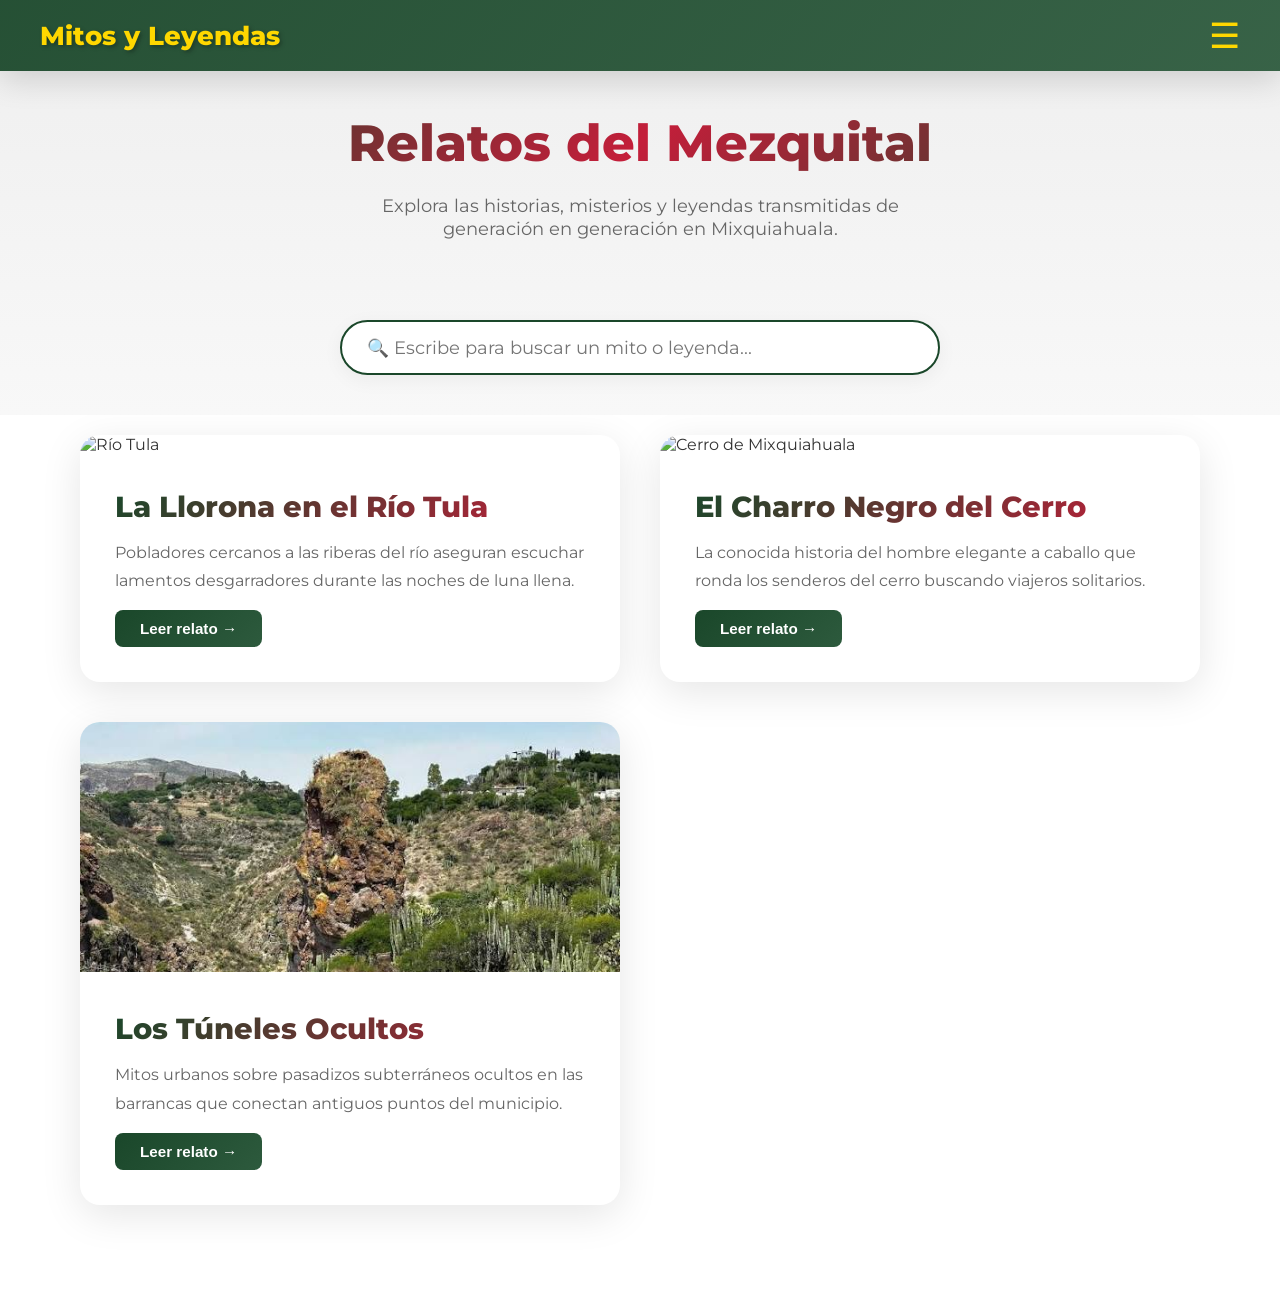
==== Mitos.html @ 5076d16d "Demas lugares" ====
<!DOCTYPE html>
<html lang="es">
<head>
    <meta charset="UTF-8">
    <meta name="viewport" content="width=device-width, initial-scale=1.0">
    <title>Mitos y Leyendas - Mixquiahuala</title>
    <link href="https://fonts.googleapis.com/css2?family=Montserrat:wght@400;600;700;800&family=Lora:wght@400;600&display=swap" rel="stylesheet">
    <link rel="stylesheet" href="style/style.css">
    <style>
        /* ─────────────────────────────────────────────────────────
           ESTILOS ESPECÍFICOS PARA LA PÁGINA DE MITOS
        ─────────────────────────────────────────────────────────── */
        .search-section {
            background: linear-gradient(180deg, #f0f0f0 0%, #f8f8f8 100%);
            padding: 40px 20px;
            text-align: center;
        }

        .search-container {
            max-width: 600px;
            margin: 0 auto;
            position: relative;
        }

        .search-input {
            width: 100%;
            padding: 15px 25px;
            font-size: 1.1em;
            font-family: 'Montserrat', sans-serif;
            border: 2px solid #1a472a;
            border-radius: 30px;
            outline: none;
            box-shadow: 0 5px 20px rgba(0,0,0,0.05);
            transition: all 0.3s ease;
        }

        .search-input:focus {
            box-shadow: 0 5px 25px rgba(26, 71, 42, 0.2);
            border-color: #ffd700;
        }

        /* Modales Especiales: Imagen Izquierda, Texto Derecha scrolleable */
        .modal-myth-content {
            background-color: white;
            margin: 50px auto;
            padding: 0;
            border-radius: 20px;
            width: 90%;
            max-width: 1100px;
            display: grid;
            grid-template-columns: 1.2fr 1.8fr; /* Imagen Izquierda (más estrecha), Texto Derecha */
            box-shadow: 0 30px 80px rgba(0,0,0,0.3);
            animation: slideInModal 0.5s cubic-bezier(0.34, 1.56, 0.64, 1);
            overflow: hidden;
        }

        .modal-myth-image {
            width: 100%;
            height: 100%;
            min-height: 450px;
            position: relative;
        }

        .modal-myth-image img {
            width: 100%;
            height: 100%;
            object-fit: cover;
        }

        .modal-myth-body {
            padding: 45px;
            position: relative;
            display: flex;
            flex-direction: column;
            justify-content: space-between;
        }

        .modal-myth-text-container {
            overflow-y: auto;
            max-height: 320px; /* Controla la altura del scroll interno */
            padding-right: 15px;
            margin-bottom: 20px;
        }

        /* Estilo personalizado para la barra de scroll */
        .modal-myth-text-container::-webkit-scrollbar {
            width: 6px;
        }
        .modal-myth-text-container::-webkit-scrollbar-track {
            background: #f1f1f1;
            border-radius: 10px;
        }
        .modal-myth-text-container::-webkit-scrollbar-thumb {
            background: #1a472a;
            border-radius: 10px;
        }

        .myth-text {
            font-family: 'Lora', serif;
            color: #444;
            line-height: 1.9;
            font-size: 1.05em;
            white-space: pre-line; /* Mantiene saltos de línea estéticos */
        }

        /* No encontrar resultados */
        .no-results {
            display: none;
            text-align: center;
            font-size: 1.3em;
            color: #666;
            margin: 40px 0;
            font-weight: 600;
        }

        @media (max-width: 768px) {
            .modal-myth-content {
                grid-template-columns: 1fr;
                margin: 20px auto;
            }
            .modal-myth-image {
                min-height: 250px;
                height: 250px;
            }
            .modal-myth-text-container {
                max-height: none; /* En móviles fluye de forma natural */
                overflow-y: visible;
            }
        }
    </style>
</head>
<body>

    <nav>
        <div class="nav-brand">Mitos y Leyendas</div>
        
        <button class="menu-toggle" id="menuToggle">☰</button>

        <ul class="nav-links" id="navLinks">
            <li><a href="index.html">🏡 Home Principal</a></li>
            <li><a href="index.html#lugares">Lugares emblemáticos</a></li>
            <li><a href="index.html#Tradiciones">Tradiciones de la comunidad</a></li>
            <li><a href="index.html#testimonios">Personajes emblemáticos</a></li>
        </ul>
    </nav>

    <section class="search-section">
        <div class="container">
            <h2 class="section-title">Relatos del Mezquital</h2>
            <p class="section-subtitle">Explora las historias, misterios y leyendas transmitidas de generación en generación en Mixquiahuala.</p>
            <div class="search-container">
                <input type="text" id="mythSearch" class="search-input" placeholder="🔍 Escribe para buscar un mito o leyenda...">
            </div>
        </div>
    </section>

    <section id="mitos" class="container" style="padding-top: 20px;">
        <div class="no-results" id="noResults">No se encontraron mitos o leyendas que coincidan con tu búsqueda.</div>
        
        <div class="places-grid">
            
            <div class="place-card myth-card" data-title="la llorona rio tula leyendas">
                <div class="place-image-container">
                    <img src="./Imagenes/RioTula.jpg" alt="Río Tula" class="place-card-img" style="width:100%; height:250px; object-fit:cover;">
                </div>
                <div class="place-info">
                    <div class="place-name">La Llorona en el Río Tula</div>
                    <p class="place-desc">Pobladores cercanos a las riberas del río aseguran escuchar lamentos desgarradores durante las noches de luna llena.</p>
                    <button class="btn-ver-mas" onclick="openModal('mythModal1')">Leer relato →</button>
                </div>
            </div>

            <div class="place-card myth-card" data-title="el charro negro cerro mitos">
                <div class="place-image-container">
                    <img src="./Imagenes/CERRO.jpg" alt="Cerro de Mixquiahuala" class="place-card-img" style="width:100%; height:250px; object-fit:cover;">
                </div>
                <div class="place-info">
                    <div class="place-name">El Charro Negro del Cerro</div>
                    <p class="place-desc">La conocida historia del hombre elegante a caballo que ronda los senderos del cerro buscando viajeros solitarios.</p>
                    <button class="btn-ver-mas" onclick="openModal('mythModal2')">Leer relato →</button>
                </div>
            </div>

            <div class="place-card myth-card" data-title="los tuneles secretos casa narco misterio">
                <div class="place-image-container">
                    <img src="ImagenesLugares/CasaNarco_1.jpg" alt="Casa Abandonada" class="place-card-img" style="width:100%; height:250px; object-fit:cover;">
                </div>
                <div class="place-info">
                    <div class="place-name">Los Túneles Ocultos</div>
                    <p class="place-desc">Mitos urbanos sobre pasadizos subterráneos ocultos en las barrancas que conectan antiguos puntos del municipio.</p>
                    <button class="btn-ver-mas" onclick="openModal('mythModal3')">Leer relato →</button>
                </div>
            </div>

        </div>
    </section>

    <div id="mythModal1" class="modal">
        <div class="modal-myth-content">
            <div class="modal-myth-image">
                <img src="./Imagenes/RioTula.jpg" alt="Río Tula">
            </div>
            <div class="modal-myth-body">
                <span class="close" onclick="closeModal('mythModal1')">×</span>
                <div>
                    <div class="modal-header">
                        <div class="modal-icon" style="color:white;">💧</div>
                        <h2 class="modal-title">La Llorona en el Río Tula</h2>
                    </div>
                    <div class="modal-divider"></div>
                    <div class="modal-myth-text-container">
                        <p class="myth-text">
                            Desde tiempos inmemoriales, los sabinos y ahuehuetes milenarios que custodian el cauce del Río Tula han sido testigos de apariciones nocturnas misteriosas. Los lugareños más ancianos relatan que, entre las doce y las tres de la madrugada, una espesa e inusual niebla emerge de las aguas templadas del río.

                            Es en ese instante cuando el viento arrastra un eco helado que eriza la piel de los pescadores y vecinos de la ribera. Un lamento prolongado y desgarrador que parece buscar algo entre las corrientes de agua. 
                            
                            Dice la leyenda de nuestra comunidad que se trata de un alma en pena que recorre las orillas desde la época colonial, perdiéndose entre los matorrales y las rocas de las barrancas antes de que los primeros rayos del sol toquen el Valle del Mezquital. Los arrieros evitaban cruzar los puentes viejos a esas horas para no toparse con la silueta pálida y flotante que viste de blanco níveo.
                        </p>
                    </div>
                </div>
                <div class="modal-buttons">
                    <button class="modal-button btn-close-modal" onclick="closeModal('mythModal1')">Cerrar Relato</button>
                </div>
            </div>
        </div>
    </div>

    <div id="mythModal2" class="modal">
        <div class="modal-myth-content">
            <div class="modal-myth-image">
                <img src="./Imagenes/CERRO.jpg" alt="Cerro">
            </div>
            <div class="modal-myth-body">
                <span class="close" onclick="closeModal('mythModal2')">×</span>
                <div>
                    <div class="modal-header">
                        <div class="modal-icon" style="color:white;">🐎</div>
                        <h2 class="modal-title">El Charro Negro del Cerro</h2>
                    </div>
                    <div class="modal-divider"></div>
                    <div class="modal-myth-text-container">
                        <p class="myth-text">
                            El imponente Cerro de Mixquiahuala resguarda secretos que desafían la lógica. Quienes acostumbran ascender por sus veredas áridas al caer la tarde, cuentan la historia de un imponente caballo negro cuyos ojos brillan como brasas encendidas. 

                            Montando a la bestia se encuentra un hombre de postura impecable, vestido con un elegante traje de charro con botonadura de plata que resplandece bajo la luz de la luna.
                            
                            A diferencia de los mitos comunes, los campesinos de la región afirman que este ser no busca hacer daño inmediato; se aparece ante los caminantes solitarios ofreciendo bolsas llenas de monedas de oro antiguo a cambio de que le acompañen hacia el fondo de las grutas y profundidades de la barranca. 

                            Quienes conocen la advertencia de sus abuelos saben que aceptar cualquier obsequio del Charro Negro sella un pacto del cual es imposible escapar, por lo que el consejo de los locales es simplemente persignarse, desviar la mirada y continuar el paso firmemente sin mirar atrás, oyendo el tintineo metálico de sus espuelas perderse entre las biznagas.
                        </p>
                    </div>
                </div>
                <div class="modal-buttons">
                    <button class="modal-button btn-close-modal" onclick="closeModal('mythModal2')">Cerrar Relato</button>
                </div>
            </div>
        </div>
    </div>

    <div id="mythModal3" class="modal">
        <div class="modal-myth-content">
            <div class="modal-myth-image">
                <img src="ImagenesLugares/CasaNarco_1.jpg" alt="Casa Abandonada">
            </div>
            <div class="modal-myth-body">
                <span class="close" onclick="closeModal('mythModal3')">×</span>
                <div>
                    <div class="modal-header">
                        <div class="modal-icon" style="color:white;">👁️</div>
                        <h2 class="modal-title">Los Túneles Ocultos</h2>
                    </div>
                    <div class="modal-divider"></div>
                    <div class="modal-myth-text-container">
                        <p class="myth-text">
                            A los bordes del municipio, donde la roca se fractura y la vegetación de la barranca se vuelve más densa, se erige un mito moderno que obsesiona a los exploradores urbanos: la existencia de pasadizos secretos y túneles subterráneos debajo de la famosa e imponente edificación abandonada en obra gris cerca de Tunititlán.

                            Los rumores locales sugieren que estas grutas no son formaciones naturales cotidianas, sino ramificaciones meticulosamente excavadas que cruzan por debajo del lecho del Río Tula.
                            
                            La conseja popular afirma que estos túneles sirvieron como rutas de escape y escondite de tesoros ilícitos o reliquias valiosas durante las últimas décadas del siglo pasado. Los pastores de la zona cuentan que por las noches se perciben corrientes de aire frío inusuales provenientes de respiraderos ocultos entre las piedras del monte, acompañados por ruidos mecánicos extraños. El mito permanece vigente debido a lo peligroso y resbaladizo del terreno, manteniendo el misterio intacto lejos del alcance de los curiosos cotidianos.
                        </p>
                    </div>
                </div>
                <div class="modal-buttons">
                    <button class="modal-button btn-close-modal" onclick="closeModal('mythModal3')">Cerrar Relato</button>
                </div>
            </div>
        </div>
    </div>

    <script src="js/script.js"></script>
    <script>
        // ─────────────────────────────────────────────────────────
        // LÓGICA FILTRADORA DE LA BARRA DE BÚSQUEDA
        // ─────────────────────────────────────────────────────────
        document.getElementById('mythSearch').addEventListener('input', function(e) {
            const searchTerm = e.target.value.toLowerCase().trim();
            const cards = document.querySelectorAll('.myth-card');
            const noResults = document.getElementById('noResults');
            let hasResults = false;

            cards.forEach(card => {
                const searchKey = card.getAttribute('data-title');
                // Si contiene los términos clave de búsqueda, se muestra
                if (searchKey.includes(searchTerm)) {
                    card.style.display = 'block';
                    hasResults = true;
                } else {
                    card.style.display = 'none';
                }
            });

            // Mostrar el mensaje si no hay ninguna coincidencia
            if (hasResults) {
                noResults.style.display = 'none';
            } else {
                noResults.style.display = 'block';
            }
        });
    </script>
</body>
</html>
---- style/style.css ----
* {
    margin: 0;
    padding: 0;
    box-sizing: border-box;
}

body {
    font-family: 'Montserrat', sans-serif;
    color: #333;
    background: #fff;
    overflow-x: hidden;
}

/* ─────────────────────────────────────────────────────────
   ANIMACIONES
─────────────────────────────────────────────────────────── */
@keyframes float-smooth {
    0%, 100% { transform: translateY(0px) rotate(0deg); }
    50% { transform: translateY(-20px) rotate(1deg); }
}

@keyframes glow-pulse {
    0%, 100% { box-shadow: 0 0 20px rgba(196, 30, 58, 0.3); }
    50% { box-shadow: 0 0 40px rgba(196, 30, 58, 0.6); }
}

@keyframes slide-in-left {
    from { opacity: 0; transform: translateX(-100px); }
    to { opacity: 1; transform: translateX(0); }
}

@keyframes slide-in-right {
    from { opacity: 0; transform: translateX(100px); }
    to { opacity: 1; transform: translateX(0); }
}

@keyframes fade-in-up {
    from { opacity: 0; transform: translateY(50px); }
    to { opacity: 1; transform: translateY(0); }
}

@keyframes gradient-shift {
    0% { background-position: 0% 50%; }
    50% { background-position: 100% 50%; }
    100% { background-position: 0% 50%; }
}

@keyframes shimmer {
    0% { background-position: -1000px 0; }
    100% { background-position: 1000px 0; }
}

@keyframes pulse {
    0%, 100% { opacity: 0.5; }
    50% { opacity: 1; }
}

/* ─────────────────────────────────────────────────────────
   NAVEGACIÓN
─────────────────────────────────────────────────────────── */
/* ─────────────────────────────────────────────────────────
   NAVEGACIÓN GENERAL (Siempre con menú desplegable)
─────────────────────────────────────────────────────────── */
nav {
    background: linear-gradient(135deg, rgba(26, 71, 42, 0.95) 0%, rgba(45, 90, 61, 0.95) 100%);
    padding: 15px 40px;
    display: flex;
    justify-content: space-between;
    align-items: center;
    box-shadow: 0 8px 32px rgba(0,0,0,0.15);
    position: sticky;
    top: 0;
    z-index: 100;
    backdrop-filter: blur(10px);
}

.nav-brand {
    font-size: 1.6em;
    font-weight: 800;
    color: #ffd700;
    animation: slide-in-left 0.8s ease;
    text-shadow: 2px 2px 4px rgba(0,0,0,0.3);
}

/* EL BOTÓN: Ahora siempre está visible (display: block) */
.menu-toggle {
    display: block; 
    background: none;
    border: none;
    color: #ffd700;
    font-size: 2.2em;
    cursor: pointer;
    transition: transform 0.3s ease;
    z-index: 102;
}

.menu-toggle:hover {
    transform: scale(1.1);
}

/* LA LISTA DE ENLACES: Siempre oculta por defecto y en formato vertical */
.nav-links {
    display: none; 
    flex-direction: column;
    gap: 20px;
    position: absolute;
    top: 100%; 
    right: 0; /* Se alinea a la derecha */
    width: 300px; /* Ancho fijo para que no ocupe toda la pantalla en PC */
    background: linear-gradient(135deg, rgba(26, 71, 42, 0.98) 0%, rgba(45, 90, 61, 0.98) 100%);
    padding: 30px 25px;
    box-shadow: -5px 15px 30px rgba(0,0,0,0.2);
    text-align: center;
    border-radius: 0 0 0 15px; /* Bordes redondeados estéticos */
}

.nav-links a {
    text-decoration: none;
    color: white;
    font-weight: 600;
    font-size: 1.1em;
    display: block;
    padding: 10px 0;
    transition: all 0.3s;
}

.nav-links a:hover {
    color: #ffd700;
    transform: translateX(-5px);
}

/* CLASE ACTIVA: Se activa con tu JavaScript al dar clic */
.nav-links.active {
    display: flex;
    animation: fade-in-up 0.3s ease forwards;
}

/* Modificación para pantallas pequeñas (Ajuste de ancho) */
@media (max-width: 768px) {
    nav {
        padding: 12px 20px;
    }
    .nav-links {
        width: 100%; /* En celulares sí ocupa todo el ancho */
        border-radius: 0;
    }
}
/* ─────────────────────────────────────────────────────────
   HERO SECTION (CORREGIDO Y OPTIMIZADO)
─────────────────────────────────────────────────────────── */
/* ─────────────────────────────────────────────────────────
   CARRUSEL HERO
─────────────────────────────────────────────────────────── */
.hero-carousel {
    position: relative;
    width: 100%;
    height: 85vh; /* Altura perfecta para que se vea la siguiente sección abajo */
    background-color: #000;
    overflow: hidden;
}

.carousel-container {
    position: relative;
    width: 100%;
    height: 100%;
}

.carousel-slide {
    position: absolute;
    top: 0;
    left: 0;
    width: 100%;
    height: 100%;
    opacity: 0;
    transition: opacity 0.8s ease-in-out;
    cursor: pointer;
    display: flex;
    align-items: center;
    justify-content: center;
}

.carousel-slide.active {
    opacity: 1;
    z-index: 1;
}

.carousel-slide img {
    width: 100%;
    height: 100%;
    object-fit: cover;
    filter: brightness(60%); /* Oscurece un poco la imagen para que resalte el texto */
    transition: transform 0.5s ease;
}

.carousel-slide:hover img {
    transform: scale(1.03); /* Efecto sutil de zoom al pasar el mouse */
}

/* Textos sobre el Carrusel */
.carousel-caption {
    position: absolute;
    text-align: center;
    color: white;
    z-index: 2;
    padding: 0 20px;
    max-width: 900px;
}

.carousel-caption h1 {
    font-size: 4em;
    font-weight: 800;
    margin-bottom: 15px;
    text-shadow: 3px 3px 10px rgba(0,0,0,0.7);
    animation: slide-in-left 0.8s ease;
}

.carousel-caption p {
    font-size: 1.5em;
    color: #ffd700;
    font-family: 'Lora', serif;
    text-shadow: 2px 2px 5px rgba(0,0,0,0.6);
    animation: fade-in-up 1s ease;
}

/* Botones de Flechas */
.carousel-arrow {
    position: absolute;
    top: 50%;
    transform: translateY(-50%);
    background-color: rgba(0, 0, 0, 0.4);
    color: white;
    border: none;
    font-size: 2em;
    padding: 15px 20px;
    cursor: pointer;
    z-index: 3;
    border-radius: 10px;
    transition: all 0.3s ease;
}

.carousel-arrow:hover {
    background-color: #c41e3a;
    transform: translateY(-50%) scale(1.1);
}

.prev { left: 30px; }
.next { right: 30px; }

/* Indicadores de bolitas (Dots) */
.carousel-dots {
    position: absolute;
    bottom: 30px;
    left: 50%;
    transform: translateX(-50%);
    z-index: 3;
    display: flex;
    gap: 10px;
}

.dot {
    width: 12px;
    height: 12px;
    background-color: rgba(255, 255, 255, 0.4);
    border-radius: 50%;
    cursor: pointer;
    transition: all 0.3s ease;
}

.dot.active {
    background-color: #ffd700;
    transform: scale(1.2);
}

/* ─────────────────────────────────────────────────────────
   VENTANA EMERGENTE (MODAL DE IMAGEN)
─────────────────────────────────────────────────────────── */
.img-modal {
    display: none;
    position: fixed;
    z-index: 2000; /* Por encima de todo, incluso del menú */
    left: 0;
    top: 0;
    width: 100%;
    height: 100%;
    background-color: rgba(0, 0, 0, 0.85);
    backdrop-filter: blur(5px);
    justify-content: center;
    align-items: center;
}

.img-modal-content {
    background-color: #1a472a; /* Fondo verde a juego con tu paleta */
    padding: 15px;
    border-radius: 15px;
    max-width: 85%;
    max-height: 85vh;
    box-shadow: 0 20px 50px rgba(0,0,0,0.5);
    display: flex;
    flex-direction: column;
    align-items: center;
    animation: slideInModal 0.4s cubic-bezier(0.34, 1.56, 0.64, 1);
}

.img-modal-content img {
    max-width: 100%;
    max-height: 65vh;
    object-fit: contain;
    border-radius: 8px;
    border: 2px solid rgba(255, 215, 0, 0.3);
}

.img-modal-buttons {
    display: flex;
    gap: 20px;
    margin-top: 20px;
    width: 100%;
    justify-content: center;
}

.btn-modal-action {
    padding: 12px 35px;
    font-size: 1em;
    font-weight: 700;
    border-radius: 8px;
    border: none;
    cursor: pointer;
    text-decoration: none;
    transition: all 0.3s ease;
}

.btn-location {
    background-color: #ffd700;
    color: #1a472a;
}

.btn-location:hover {
    background-color: #fff;
    transform: translateY(-3px);
    box-shadow: 0 5px 15px rgba(255,215,0,0.3);
}

.btn-close-img {
    background-color: #c41e3a;
    color: white;
}

.btn-close-img:hover {
    background-color: #ff1744;
    transform: translateY(-3px);
    box-shadow: 0 5px 15px rgba(196,30,58,0.3);
}

/* Responsivo para el carrusel */
@media (max-width: 768px) {
    .hero-carousel { height: 60vh; }
    .carousel-caption h1 { font-size: 2.2em; }
    .carousel-caption p { font-size: 1.1em; }
    .carousel-arrow { padding: 10px 15px; font-size: 1.5em; }
    .prev { left: 10px; }
    .next { right: 10px; }
    .btn-modal-action { padding: 10px 20px; width: 100%; text-align: center; }
    .img-modal-buttons { flex-direction: column; gap: 10px; }
}
/* ─────────────────────────────────────────────────────────
   SECCIONES GENERALES Y CONTENEDORES
─────────────────────────────────────────────────────────── */
section {
    padding: 100px 40px;
    position: relative;
    overflow: hidden;
}

.container {
    max-width: 1200px;
    margin: 0 auto;
}

.section-title {
    font-size: 3.2em;
    font-weight: 800;
    margin-bottom: 20px;
    text-align: center;
    background: linear-gradient(135deg, #1a472a 0%, #c41e3a 50%, #1a472a 100%);
    -webkit-background-clip: text;
    -webkit-text-fill-color: transparent;
    background-clip: text;
    animation: fade-in-up 0.8s ease;
}

.section-subtitle {
    text-align: center;
    color: #666;
    margin-bottom: 80px;
    font-size: 1.15em;
    max-width: 600px;
    margin-left: auto;
    margin-right: auto;
    animation: fade-in-up 0.8s ease 0.2s backwards;
}

/* ─────────────────────────────────────────────────────────
   LUGARES DESTACADOS
─────────────────────────────────────────────────────────── */
#lugares {
    background: linear-gradient(180deg, #f8f8f8 0%, #f0f0f0 100%);
}

.places-grid {
    display: grid;
    grid-template-columns: repeat(auto-fit, minmax(350px, 1fr));
    gap: 40px;
}

.place-card {
    background: white;
    border-radius: 20px;
    overflow: hidden;
    box-shadow: 0 10px 40px rgba(0,0,0,0.1);
    transition: all 0.5s cubic-bezier(0.34, 1.56, 0.64, 1);
    animation: fade-in-up 0.8s ease backwards;
    position: relative;
}

.place-card:nth-child(1) { animation-delay: 0.1s; }
.place-card:nth-child(2) { animation-delay: 0.2s; }
.place-card:nth-child(3) { animation-delay: 0.3s; }

.place-card:hover {
    transform: translateY(-20px) rotateX(5deg) scale(1.02);
    box-shadow: 0 30px 60px rgba(0,0,0,0.2);
}

.place-image {
    width: 100%;
    height: 300px;
    background: linear-gradient(135deg, #1a472a 0%, #2d5a3d 50%, #c41e3a 100%);
    background-size: 200% 200%;
    animation: gradient-shift 8s ease infinite;
    display: flex;
    align-items: center;
    justify-content: center;
    color: white;
    font-size: 5em;
    position: relative;
    overflow: hidden;
}

.place-image::after {
    content: '';
    position: absolute;
    top: 0;
    left: 0;
    right: 0;
    bottom: 0;
    background: radial-gradient(circle, rgba(255,255,255,0.1) 0%, transparent 70%);
    animation: pulse 3s ease-in-out infinite;
}

.place-info {
    padding: 35px;
}

.place-name {
    font-size: 1.8em;
    font-weight: 800;
    background: linear-gradient(135deg, #1a472a 0%, #c41e3a 100%);
    -webkit-background-clip: text;
    -webkit-text-fill-color: transparent;
    background-clip: text;
    margin-bottom: 15px;
    transition: all 0.3s;
}

.place-card:hover .place-name {
    transform: translateX(10px);
}

.place-desc {
    color: #666;
    line-height: 1.8;
    font-size: 0.98em;
}

.btn-ver-mas {
    display: inline-block;
    background: linear-gradient(135deg, #1a472a 0%, #2d5a3d 100%);
    color: white;
    padding: 10px 25px;
    border: none;
    border-radius: 8px;
    font-weight: 700;
    cursor: pointer;
    transition: all 0.3s;
    font-size: 0.95em;
    margin-top: 15px;
}

.btn-ver-mas:hover {
    background: linear-gradient(135deg, #c41e3a 0%, #ff1744 100%);
    transform: translateX(5px);
    box-shadow: 0 8px 20px rgba(196, 30, 58, 0.3);
}

/* ─────────────────────────────────────────────────────────
   EXPERIENCIAS
─────────────────────────────────────────────────────────── */
#experiencias {
    background: linear-gradient(180deg, white 0%, #f8f8f8 100%);
    position: relative;
}

#experiencias::before {
    content: '';
    position: absolute;
    top: 0;
    left: 0;
    right: 0;
    height: 300px;
    background: url("data:image/svg+xml,%3Csvg xmlns='http://www.w3.org/2000/svg' viewBox='0 0 1200 300'%3E%3Cdefs%3E%3Cpattern id='dots' x='0' y='0' width='100' height='100' patternUnits='userSpaceOnUse'%3E%3Ccircle cx='50' cy='50' r='3' fill='%23c41e3a' opacity='0.05'/%3E%3C/pattern%3E%3C/defs%3E%3Crect width='1200' height='300' fill='url(%23dots)'/%3E%3C/svg%3E");
    opacity: 0.5;
    pointer-events: none;
}

.experiences-grid {
    display: grid;
    grid-template-columns: repeat(auto-fit, minmax(300px, 1fr));
    gap: 35px;
    position: relative;
    z-index: 2;
}

.experience-box {
    background: linear-gradient(135deg, #1a472a 0%, #2d5a3d 100%);
    color: white;
    padding: 45px 35px;
    border-radius: 15px;
    text-align: center;
    transition: all 0.5s cubic-bezier(0.34, 1.56, 0.64, 1);
    animation: fade-in-up 0.8s ease backwards;
    position: relative;
    overflow: hidden;
    border: 2px solid transparent;
}

.experience-box:nth-child(1) { animation-delay: 0.1s; }
.experience-box:nth-child(2) { animation-delay: 0.2s; }
.experience-box:nth-child(3) { animation-delay: 0.3s; }
.experience-box:nth-child(4) { animation-delay: 0.4s; }
.experience-box:nth-child(5) { animation-delay: 0.5s; }
.experience-box:nth-child(6) { animation-delay: 0.6s; }

.experience-box::before {
    content: '';
    position: absolute;
    top: 0;
    left: 0;
    right: 0;
    bottom: 0;
    background: linear-gradient(135deg, rgba(255, 215, 0, 0.2) 0%, transparent 100%);
    opacity: 0;
    transition: opacity 0.3s;
}

.experience-box:hover::before {
    opacity: 1;
}

.experience-box:hover {
    transform: translateY(-15px) scale(1.05) rotateY(5deg);
    box-shadow: 0 30px 60px rgba(26, 71, 42, 0.3), inset 0 0 30px rgba(255, 215, 0, 0.1);
    border-color: #ffd700;
}

.experience-icon {
    font-size: 4em;
    margin-bottom: 20px;
    display: inline-block;
    animation: float-smooth 3s ease-in-out infinite;
    transition: all 0.3s;
}

.experience-box:hover .experience-icon {
    transform: scale(1.3) rotate(360deg);
    animation: none;
}

.experience-title {
    font-size: 1.5em;
    font-weight: 800;
    margin-bottom: 15px;
    position: relative;
    z-index: 2;
}

.experience-text {
    font-size: 0.98em;
    line-height: 1.7;
    opacity: 0.95;
    position: relative;
    z-index: 2;
}

/* ─────────────────────────────────────────────────────────
   INFORMACIÓN PRÁCTICA
─────────────────────────────────────────────────────────── */
#practico {
    background: linear-gradient(180deg, #f8f8f8 0%, #f0f0f0 100%);
}

.info-grid {
    display: grid;
    grid-template-columns: repeat(auto-fit, minmax(280px, 1fr));
    gap: 30px;
    margin-top: 60px;
}

.info-card {
    background: white;
    padding: 35px;
    border-radius: 15px;
    box-shadow: 0 8px 25px rgba(0,0,0,0.08);
    animation: fade-in-up 0.8s ease backwards;
    transition: all 0.4s;
    position: relative;
    border-left: 5px solid #c41e3a;
    overflow: hidden;
}

.info-card:nth-child(1) { animation-delay: 0.1s; }
.info-card:nth-child(2) { animation-delay: 0.2s; }
.info-card:nth-child(3) { animation-delay: 0.3s; }
.info-card:nth-child(4) { animation-delay: 0.4s; }
.info-card:nth-child(5) { animation-delay: 0.5s; }
.info-card:nth-child(6) { animation-delay: 0.6s; }

.info-card::before {
    content: '';
    position: absolute;
    top: 0;
    left: -100%;
    width: 100%;
    height: 100%;
    background: linear-gradient(90deg, transparent, rgba(255, 215, 0, 0.2), transparent);
    transition: left 0.5s ease;
}

.info-card:hover::before {
    left: 100%;
}

.info-card:hover {
    transform: translateY(-10px);
    box-shadow: 0 15px 40px rgba(196, 30, 58, 0.15);
    border-left-color: #ffd700;
}

.info-card h3 {
    color: #1a472a;
    font-size: 1.4em;
    margin-bottom: 15px;
    position: relative;
    z-index: 2;
}

.info-card p {
    color: #666;
    line-height: 1.7;
    position: relative;
    z-index: 2;
}

/* ─────────────────────────────────────────────────────────
   TESTIMONIOS
─────────────────────────────────────────────────────────── */
#testimonios {
    background: linear-gradient(180deg, white 0%, #f8f8f8 100%);
}

.testimonial {
    background: linear-gradient(135deg, rgba(26, 71, 42, 0.05) 0%, rgba(196, 30, 58, 0.05) 100%);
    padding: 45px;
    border-radius: 15px;
    margin-bottom: 30px;
    border-left: 5px solid #ffd700;
    animation: fade-in-up 0.8s ease backwards;
    transition: all 0.4s;
    position: relative;
    overflow: hidden;
}

.testimonial:nth-child(1) { animation-delay: 0.1s; }
.testimonial:nth-child(2) { animation-delay: 0.2s; }
.testimonial:nth-child(3) { animation-delay: 0.3s; }

.testimonial::before {
    content: '"';
    position: absolute;
    top: -30px;
    right: 20px;
    font-size: 8em;
    color: #c41e3a;
    opacity: 0.1;
}

.testimonial:hover {
    transform: translateX(20px);
    box-shadow: 0 10px 30px rgba(196, 30, 58, 0.1);
    border-left-color: #c41e3a;
}

.testimonial-text {
    font-style: italic;
    color: #333;
    margin-bottom: 20px;
    font-size: 1.1em;
    line-height: 1.8;
}

.testimonial-author {
    font-weight: 800;
    color: #1a472a;
    font-size: 1.05em;
}

/* ─────────────────────────────────────────────────────────
   VENTANAS MODALES (INTERACTIVIDAD)
─────────────────────────────────────────────────────────── */
.modal {
    display: none;
    position: fixed;
    z-index: 1000;
    left: 0;
    top: 0;
    width: 100%;
    height: 100%;
    background-color: rgba(0, 0, 0, 0.7);
    animation: fadeInModal 0.3s ease;
}

@keyframes fadeInModal {
    from { opacity: 0; }
    to { opacity: 1; }
}

.modal-content {
    background-color: white;
    margin: 50px auto;
    padding: 0;
    border-radius: 20px;
    width: 90%;
    max-width: 1200px;
    display: grid;
    grid-template-columns: 1fr 1.8fr;
    box-shadow: 0 30px 80px rgba(0,0,0,0.3);
    animation: slideInModal 0.5s cubic-bezier(0.34, 1.56, 0.64, 1);
    overflow: hidden;
}

@keyframes slideInModal {
    from { 
        opacity: 0; 
        transform: scale(0.8) translateY(50px);
    }
    to { 
        opacity: 1; 
        transform: scale(1) translateY(0);
    }
}

.modal-image {
    width: 100%;
    height: 100%;
    min-height: 500px;
    background: linear-gradient(135deg, #1a472a 0%, #2d5a3d 100%);
    position: relative;
    overflow: hidden;
    display: flex;
    align-items: center;
    justify-content: center;
    font-size: 6em;
}

.modal-image img {
    width: 100%;
    height: 100%;
    object-fit: cover;
}

.modal-body {
    padding: 45px;
    position: relative;
    overflow-y: auto;
    max-height: 600px;
}

.modal-header {
    display: flex;
    align-items: center;
    margin-bottom: 20px;
}

.modal-icon {
    font-size: 2.5em;
    margin-right: 15px;
    width: 60px;
    height: 60px;
    background: linear-gradient(135deg, #1a472a 0%, #c41e3a 100%);
    border-radius: 50%;
    display: flex;
    align-items: center;
    justify-content: center;
}

.modal-title {
    font-size: 2em;
    font-weight: 800;
    color: #1a472a;
}

.modal-divider {
    width: 100%;
    height: 2px;
    background: linear-gradient(90deg, transparent, #ffd700, transparent);
    margin: 20px 0;
}

.modal-description {
    color: #555;
    line-height: 1.8;
    margin-bottom: 25px;
    font-size: 0.98em;
}

.modal-info-grid {
    display: grid;
    grid-template-columns: repeat(3, 1fr);
    gap: 15px;
    margin-bottom: 30px;
}

.modal-info-item {
    background: linear-gradient(135deg, rgba(26, 71, 42, 0.05) 0%, rgba(196, 30, 58, 0.05) 100%);
    padding: 15px;
    border-radius: 10px;
    border-left: 3px solid #c41e3a;
}

.modal-info-item h4 {
    color: #1a472a;
    font-size: 0.9em;
    font-weight: 700;
    margin-bottom: 10px;
    display: flex;
    align-items: center;
    gap: 8px;
}

.modal-info-item p {
    color: #666;
    font-size: 0.85em;
    line-height: 1.5;
}

.modal-tip {
    background: linear-gradient(135deg, #1a472a 0%, #0f3a1f 100%);
    color: white;
    padding: 15px;
    border-radius: 10px;
    margin-bottom: 25px;
    display: flex;
    gap: 12px;
    align-items: flex-start;
}

.modal-tip-icon {
    font-size: 1.5em;
    flex-shrink: 0;
}

.modal-tip-text {
    font-size: 0.9em;
    line-height: 1.6;
}

.modal-buttons {
    display: flex;
    gap: 15px;
    justify-content: flex-end;
}

.modal-button {
    padding: 12px 30px;
    border: none;
    border-radius: 8px;
    font-weight: 700;
    cursor: pointer;
    transition: all 0.3s;
    font-size: 0.95em;
}

.btn-direction {
    background: white;
    color: #1a472a;
    border: 2px solid #1a472a;
}

.btn-direction:hover {
    background: #1a472a;
    color: white;
    transform: translateX(-5px);
}

.btn-close-modal {
    background: #1a472a;
    color: white;
}

.btn-close-modal:hover {
    background: #c41e3a;
    transform: translateX(5px);
}

.close {
    color: white;
    position: absolute;
    right: 20px;
    top: 20px;
    font-size: 2em;
    font-weight: bold;
    cursor: pointer;
    background: #c41e3a;
    width: 45px;
    height: 45px;
    border-radius: 50%;
    display: flex;
    align-items: center;
    justify-content: center;
    transition: all 0.3s;
}

.close:hover {
    background: #a01a2e;
    transform: rotate(90deg);
}

/* ─────────────────────────────────────────────────────────
   FOOTER
─────────────────────────────────────────────────────────── */
footer {
    background: linear-gradient(135deg, #1a472a 0%, #0f3a1f 50%, #1a472a 100%);
    color: white;
    padding: 80px 40px 30px;
    text-align: center;
    position: relative;
    overflow: hidden;
}

footer::before {
    content: '';
    position: absolute;
    top: 0;
    left: 0;
    right: 0;
    height: 1px;
    background: linear-gradient(90deg, transparent, #ffd700, transparent);
}

.footer-content {
    max-width: 1200px;
    margin: 0 auto;
    position: relative;
    z-index: 2;
}

.footer-text {
    margin-bottom: 15px;
    opacity: 0.9;
    animation: fade-in-up 0.8s ease backwards;
}

.footer-text:nth-child(1) { animation-delay: 0.1s; }
.footer-text:nth-child(2) { animation-delay: 0.2s; }

.footer-bottom {
    margin-top: 40px;
    padding-top: 25px;
    border-top: 1px solid rgba(255, 215, 0, 0.3);
    font-size: 0.9em;
    opacity: 0.8;
}

/* ─────────────────────────────────────────────────────────
   RESPONSIVE (DISEÑO ADAPTACIÓN A MÓVILES)
─────────────────────────────────────────────────────────── */
@media (max-width: 768px) {
    .hero h1 {
        font-size: 2.5em;
    }

    .hero-subtitle {
        font-size: 1.1em;
    }

    .section-title {
        font-size: 2.2em;
    }

    .nav-links {
        gap: 15px;
        font-size: 0.9em;
    }

    nav {
        padding: 12px 20px;
    }

    section {
        padding: 60px 20px;
    }

    .places-grid, .experiences-grid, .info-grid {
        grid-template-columns: 1fr;
    }

    .modal-content {
        grid-template-columns: 1fr;
        margin: 20px auto;
    }

    .modal-body {
        max-height: none;
        padding: 25px;
    }

    .modal-info-grid {
        grid-template-columns: 1fr;
    }

    .modal-image {
        min-height: 300px;
        font-size: 3em;
    }
}

/* ─────────────────────────────────────────────────────────
   CARRUSEL INTERNO DE MODALES
─────────────────────────────────────────────────────────── */
.modal-carousel-container {
    width: 100%;
    height: 100%;
    position: absolute; /* Se ajusta al contenedor padre .modal-image */
    top: 0;
    left: 0;
    display: flex;
    align-items: center;
    justify-content: center;
}

.modal-carousel-slide {
    display: none;
    width: 90%;
    height: 85%;
    object-fit: cover; /* Mantiene la proporción sin deformar */
    border-radius: 12px;
    box-shadow: 0 15px 35px rgba(0,0,0,0.4);
    animation: fadeInModal 0.4s ease; /* Usando tu animación global */
}

.modal-carousel-slide.active {
    display: block;
}

.modal-carousel-arrow {
    position: absolute;
    top: 50%;
    transform: translateY(-50%);
    background-color: transparent; /* Fondo totalmente transparente */
    color: white;
    border: none;
    font-size: 0.5em; /* Hacemos la flecha un poco más grande ya que no tiene círculo */
    padding: 3px; /* Mantiene un área invisible para que sea fácil darle clic */
    cursor: pointer;
    transition: all 0.3s ease;
    z-index: 10;
    text-shadow: 0 2px 6px rgba(0, 0, 0, 0.8); /* Sombra fuerte para que no se pierda si la foto tiene fondo blanco */
}

.modal-carousel-arrow:hover {
    background-color: transparent; /* Sigue transparente al pasar el mouse */
    transform: translateY(-50%) scale(1.2); /* Solo crece la flecha un poco */
}
.modal-arrow-prev { left: 15px; }
.modal-arrow-next { right: 15px; }

.modal-carousel-dots {
    position: absolute;
    bottom: 20px;
    display: flex;
    gap: 10px;
    z-index: 10;
}

.modal-dot {
    width: 12px;
    height: 12px;
    background-color: rgba(255, 255, 255, 0.4);
    border-radius: 50%;
    cursor: pointer;
    transition: all 0.3s ease;
}

.modal-dot.active, .modal-dot:hover {
    background-color: #ffd700; /* Hace match con el hover de tu nav */
    transform: scale(1.2);
}
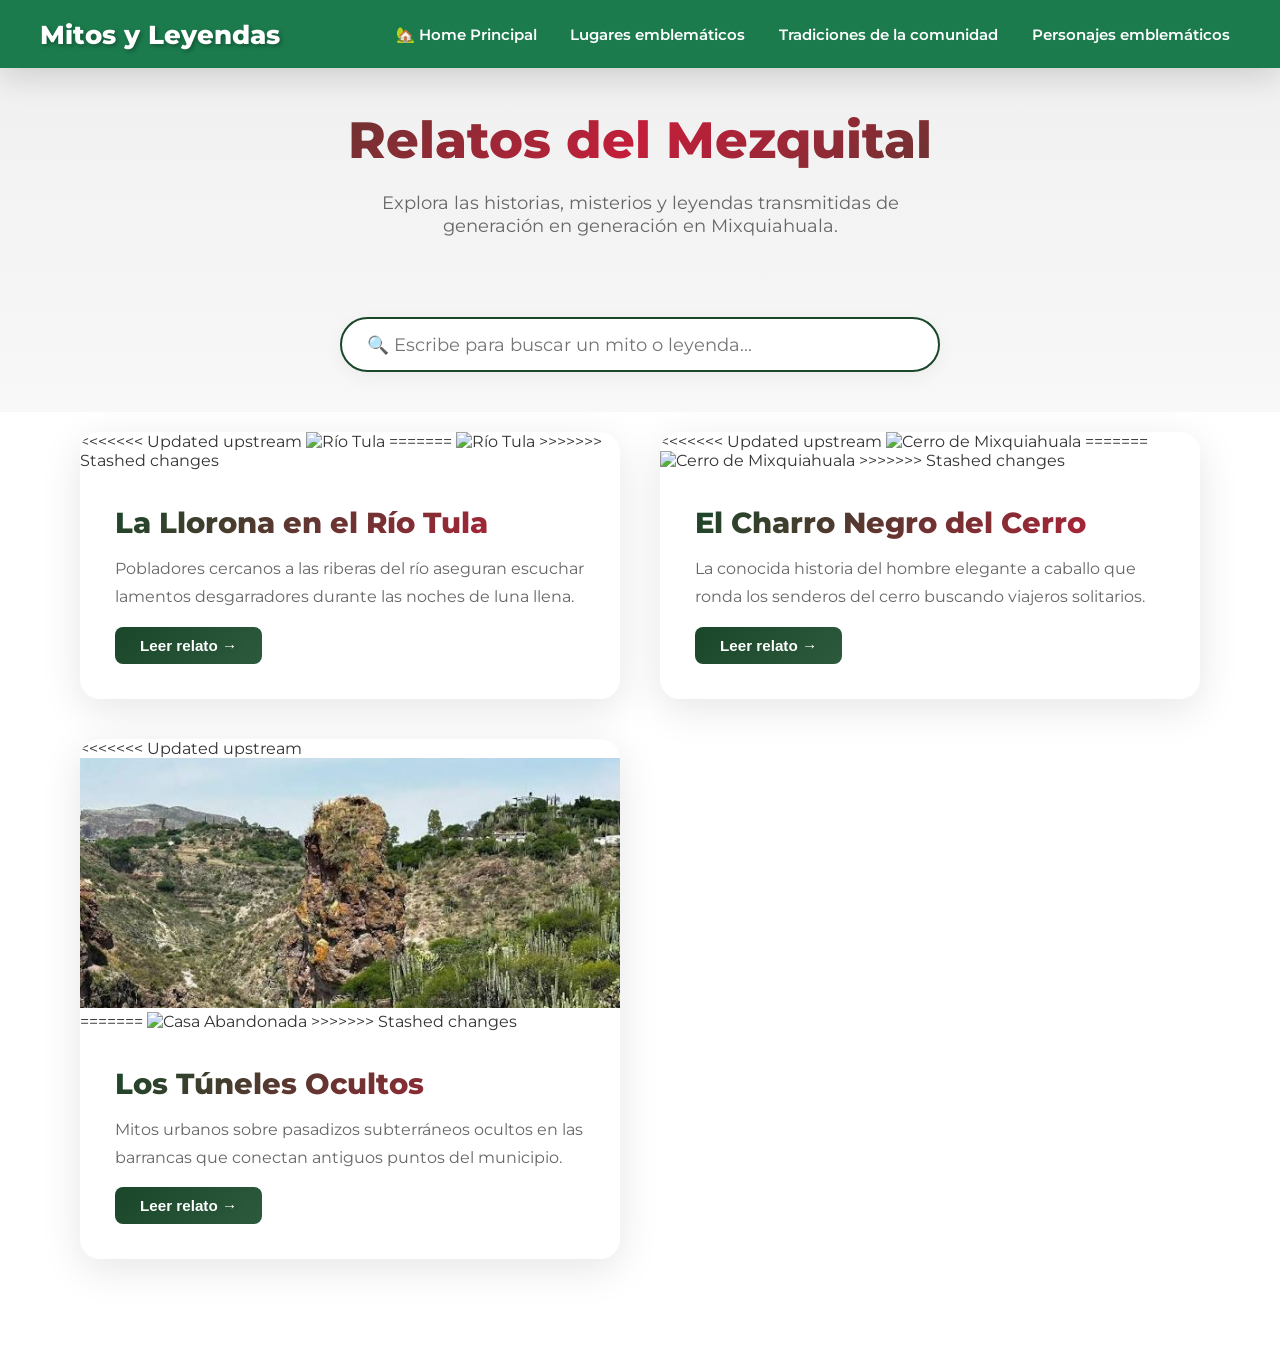
==== commit 52873560: "ImagenesMitos" ====
--- a/Mitos.html
+++ b/Mitos.html
@@ -105,12 +105,16 @@
 
         /* No encontrar resultados */
         .no-results {
-            display: none;
             text-align: center;
             font-size: 1.3em;
             color: #666;
             margin: 40px 0;
             font-weight: 600;
+        }
+
+        .no-results[hidden],
+        .myth-card[hidden] {
+            display: none !important;
         }
 
         @media (max-width: 768px) {
@@ -154,14 +158,18 @@
         </div>
     </section>
 
-    <section id="mitos" class="container" style="padding-top: 20px;">
-        <div class="no-results" id="noResults">No se encontraron mitos o leyendas que coincidan con tu búsqueda.</div>
+    <section id="mitos" class="container section--relaxed">
+        <div class="no-results" id="noResults" hidden>No se encontraron mitos o leyendas que coincidan con tu búsqueda.</div>
         
         <div class="places-grid">
             
             <div class="place-card myth-card" data-title="la llorona rio tula leyendas">
                 <div class="place-image-container">
-                    <img src="./Imagenes/RioTula.jpg" alt="Río Tula" class="place-card-img" style="width:100%; height:250px; object-fit:cover;">
+<<<<<<< Updated upstream
+                    <img src="./Imagenes/RioTula.jpg" alt="Río Tula" class="place-card-img place-card-img--myth">
+=======
+                    <img src="./ImagenesLeyendas/LaLLorona.webp" alt="Río Tula" class="place-card-img" style="width:100%; height:250px; object-fit:cover; object-position:center 30%;">
+>>>>>>> Stashed changes
                 </div>
                 <div class="place-info">
                     <div class="place-name">La Llorona en el Río Tula</div>
@@ -172,7 +180,11 @@
 
             <div class="place-card myth-card" data-title="el charro negro cerro mitos">
                 <div class="place-image-container">
-                    <img src="./Imagenes/CERRO.jpg" alt="Cerro de Mixquiahuala" class="place-card-img" style="width:100%; height:250px; object-fit:cover;">
+<<<<<<< Updated upstream
+                    <img src="./Imagenes/CERRO.jpg" alt="Cerro de Mixquiahuala" class="place-card-img place-card-img--myth">
+=======
+                    <img src="./ImagenesLeyendas/CharroNegro.webp" alt="Cerro de Mixquiahuala" class="place-card-img" style="width:100%; height:250px; object-fit:cover;">
+>>>>>>> Stashed changes
                 </div>
                 <div class="place-info">
                     <div class="place-name">El Charro Negro del Cerro</div>
@@ -183,7 +195,11 @@
 
             <div class="place-card myth-card" data-title="los tuneles secretos casa narco misterio">
                 <div class="place-image-container">
-                    <img src="ImagenesLugares/CasaNarco_1.jpg" alt="Casa Abandonada" class="place-card-img" style="width:100%; height:250px; object-fit:cover;">
+<<<<<<< Updated upstream
+                    <img src="ImagenesLugares/CasaNarco_1.jpg" alt="Casa Abandonada" class="place-card-img place-card-img--myth">
+=======
+                    <img src="./ImagenesLeyendas/TunelesOcultos.jpg" alt="Casa Abandonada" class="place-card-img" style="width:100%; height:250px; object-fit:cover;">
+>>>>>>> Stashed changes
                 </div>
                 <div class="place-info">
                     <div class="place-name">Los Túneles Ocultos</div>
@@ -204,7 +220,7 @@
                 <span class="close" onclick="closeModal('mythModal1')">×</span>
                 <div>
                     <div class="modal-header">
-                        <div class="modal-icon" style="color:white;">💧</div>
+                        <div class="modal-icon modal-icon--light">💧</div>
                         <h2 class="modal-title">La Llorona en el Río Tula</h2>
                     </div>
                     <div class="modal-divider"></div>
@@ -234,7 +250,7 @@
                 <span class="close" onclick="closeModal('mythModal2')">×</span>
                 <div>
                     <div class="modal-header">
-                        <div class="modal-icon" style="color:white;">🐎</div>
+                        <div class="modal-icon modal-icon--light">🐎</div>
                         <h2 class="modal-title">El Charro Negro del Cerro</h2>
                     </div>
                     <div class="modal-divider"></div>
@@ -266,7 +282,7 @@
                 <span class="close" onclick="closeModal('mythModal3')">×</span>
                 <div>
                     <div class="modal-header">
-                        <div class="modal-icon" style="color:white;">👁️</div>
+                        <div class="modal-icon modal-icon--light">👁️</div>
                         <h2 class="modal-title">Los Túneles Ocultos</h2>
                     </div>
                     <div class="modal-divider"></div>
@@ -288,34 +304,5 @@
     </div>
 
     <script src="js/script.js"></script>
-    <script>
-        // ─────────────────────────────────────────────────────────
-        // LÓGICA FILTRADORA DE LA BARRA DE BÚSQUEDA
-        // ─────────────────────────────────────────────────────────
-        document.getElementById('mythSearch').addEventListener('input', function(e) {
-            const searchTerm = e.target.value.toLowerCase().trim();
-            const cards = document.querySelectorAll('.myth-card');
-            const noResults = document.getElementById('noResults');
-            let hasResults = false;
-
-            cards.forEach(card => {
-                const searchKey = card.getAttribute('data-title');
-                // Si contiene los términos clave de búsqueda, se muestra
-                if (searchKey.includes(searchTerm)) {
-                    card.style.display = 'block';
-                    hasResults = true;
-                } else {
-                    card.style.display = 'none';
-                }
-            });
-
-            // Mostrar el mensaje si no hay ninguna coincidencia
-            if (hasResults) {
-                noResults.style.display = 'none';
-            } else {
-                noResults.style.display = 'block';
-            }
-        });
-    </script>
 </body>
 </html>
--- a/style/style.css
+++ b/style/style.css
@@ -59,36 +59,36 @@
    NAVEGACIÓN
 ─────────────────────────────────────────────────────────── */
 /* ─────────────────────────────────────────────────────────
-   NAVEGACIÓN GENERAL (Siempre con menú desplegable)
+   NAVEGACIÓN RESPONSIVE
 ─────────────────────────────────────────────────────────── */
 nav {
-    background: linear-gradient(135deg, rgba(26, 71, 42, 0.95) 0%, rgba(45, 90, 61, 0.95) 100%);
+    background: #1b7b4d;
     padding: 15px 40px;
     display: flex;
     justify-content: space-between;
     align-items: center;
-    box-shadow: 0 8px 32px rgba(0,0,0,0.15);
+    gap: 1.5rem;
+    box-shadow: 0 8px 32px rgba(0, 0, 0, 0.15);
     position: sticky;
     top: 0;
     z-index: 100;
-    backdrop-filter: blur(10px);
 }
 
 .nav-brand {
     font-size: 1.6em;
     font-weight: 800;
-    color: #ffd700;
+    color: #fff;
     animation: slide-in-left 0.8s ease;
-    text-shadow: 2px 2px 4px rgba(0,0,0,0.3);
-}
-
-/* EL BOTÓN: Ahora siempre está visible (display: block) */
+    text-shadow: 2px 2px 4px rgba(0, 0, 0, 0.3);
+    white-space: nowrap;
+}
+
 .menu-toggle {
-    display: block; 
+    display: none;
     background: none;
     border: none;
-    color: #ffd700;
-    font-size: 2.2em;
+    color: #fff;
+    font-size: 1.75em;
     cursor: pointer;
     transition: transform 0.3s ease;
     z-index: 102;
@@ -98,51 +98,92 @@
     transform: scale(1.1);
 }
 
-/* LA LISTA DE ENLACES: Siempre oculta por defecto y en formato vertical */
 .nav-links {
-    display: none; 
-    flex-direction: column;
-    gap: 20px;
-    position: absolute;
-    top: 100%; 
-    right: 0; /* Se alinea a la derecha */
-    width: 300px; /* Ancho fijo para que no ocupe toda la pantalla en PC */
-    background: linear-gradient(135deg, rgba(26, 71, 42, 0.98) 0%, rgba(45, 90, 61, 0.98) 100%);
-    padding: 30px 25px;
-    box-shadow: -5px 15px 30px rgba(0,0,0,0.2);
-    text-align: center;
-    border-radius: 0 0 0 15px; /* Bordes redondeados estéticos */
+    display: flex;
+    flex-direction: row;
+    align-items: center;
+    justify-content: flex-end;
+    gap: clamp(0.25rem, 1vw, 1rem);
+    width: auto;
+    margin: 0 0 0 auto;
+    padding: 0;
+    list-style: none;
 }
 
 .nav-links a {
     text-decoration: none;
-    color: white;
+    color: #fff;
     font-weight: 600;
-    font-size: 1.1em;
+    font-size: 0.95em;
     display: block;
-    padding: 10px 0;
-    transition: all 0.3s;
+    padding: 0.6rem 0.65rem;
+    border-radius: 0.25rem;
+    white-space: nowrap;
+    transition: color 0.2s ease, background-color 0.2s ease;
 }
 
 .nav-links a:hover {
-    color: #ffd700;
-    transform: translateX(-5px);
-}
-
-/* CLASE ACTIVA: Se activa con tu JavaScript al dar clic */
-.nav-links.active {
-    display: flex;
-    animation: fade-in-up 0.3s ease forwards;
-}
-
-/* Modificación para pantallas pequeñas (Ajuste de ancho) */
+    color: #d1fae5;
+    background-color: rgba(255, 255, 255, 0.08);
+}
+
+@media (min-width: 769px) and (max-width: 960px) {
+    nav {
+        gap: 0.75rem;
+        padding-right: 1rem;
+        padding-left: 1rem;
+    }
+
+    .nav-brand {
+        font-size: 1.25em;
+    }
+
+    .nav-links {
+        gap: 0.1rem;
+    }
+
+    .nav-links a {
+        padding-right: 0.3rem;
+        padding-left: 0.3rem;
+        font-size: 0.78em;
+    }
+}
+
 @media (max-width: 768px) {
     nav {
         padding: 12px 20px;
     }
+
+    .menu-toggle {
+        display: block;
+        margin-left: auto;
+    }
+
     .nav-links {
-        width: 100%; /* En celulares sí ocupa todo el ancho */
-        border-radius: 0;
+        display: none;
+        position: absolute;
+        top: 100%;
+        right: 0;
+        left: 0;
+        width: 100%;
+        margin: 0;
+        padding: 0.5rem 1.25rem 1rem;
+        flex-direction: column;
+        align-items: stretch;
+        gap: 0;
+        border-radius: 0 0 0.75rem 0.75rem;
+        background: #1b7b4d;
+        box-shadow: 0 12px 24px rgba(0, 0, 0, 0.2);
+        text-align: left;
+    }
+
+    .nav-links.active {
+        display: flex;
+        animation: fade-in-up 0.25s ease forwards;
+    }
+
+    .nav-links a {
+        padding: 0.75rem 0;
     }
 }
 /* ─────────────────────────────────────────────────────────
@@ -737,6 +778,14 @@
     animation: fadeInModal 0.3s ease;
 }
 
+.modal.is-open {
+    display: block;
+}
+
+body.modal-open {
+    overflow: hidden;
+}
+
 @keyframes fadeInModal {
     from { opacity: 0; }
     to { opacity: 1; }
@@ -744,15 +793,8 @@
 
 .modal-content {
     background-color: white;
-    margin: 50px auto;
-    padding: 0;
     border-radius: 20px;
-    width: 90%;
-    max-width: 1200px;
-    display: grid;
-    grid-template-columns: 1fr 1.8fr;
     box-shadow: 0 30px 80px rgba(0,0,0,0.3);
-    animation: slideInModal 0.5s cubic-bezier(0.34, 1.56, 0.64, 1);
     overflow: hidden;
 }
 
@@ -1003,15 +1045,6 @@
 
     .section-title {
         font-size: 2.2em;
-    }
-
-    .nav-links {
-        gap: 15px;
-        font-size: 0.9em;
-    }
-
-    nav {
-        padding: 12px 20px;
     }
 
     section {
@@ -1112,4 +1145,811 @@
 .modal-dot.active, .modal-dot:hover {
     background-color: #ffd700; /* Hace match con el hover de tu nav */
     transform: scale(1.2);
-}+}
+
+/* ==========================================
+   UTILIDADES DE CONTENIDO Y FICHAS
+   ========================================== */
+.section--compact {
+    padding-top: 0;
+}
+
+.section--relaxed {
+    padding-top: 1.25rem;
+}
+
+.place-card-img--compact {
+    width: 100%;
+    height: 260px;
+    object-fit: cover;
+}
+
+.search-section {
+    background: linear-gradient(180deg, #f0f0f0 0%, #f8f8f8 100%);
+    padding: 40px 20px;
+    text-align: center;
+}
+
+.search-container {
+    max-width: 600px;
+    margin: 0 auto;
+    position: relative;
+}
+
+.search-input {
+    width: 100%;
+    padding: 15px 25px;
+    font-size: 1.1em;
+    font-family: 'Montserrat', sans-serif;
+    border: 2px solid #1a472a;
+    border-radius: 30px;
+    outline: none;
+    box-shadow: 0 5px 20px rgba(0,0,0,0.05);
+    transition: all 0.3s ease;
+}
+
+.search-input:focus {
+    box-shadow: 0 5px 25px rgba(26, 71, 42, 0.2);
+    border-color: #ffd700;
+}
+
+.modal-myth-content {
+    background-color: white;
+    margin: 50px auto;
+    padding: 0;
+    border-radius: 20px;
+    width: 90%;
+    max-width: 1100px;
+    display: grid;
+    grid-template-columns: 1.2fr 1.8fr;
+    box-shadow: 0 30px 80px rgba(0,0,0,0.3);
+    animation: slideInModal 0.5s cubic-bezier(0.34, 1.56, 0.64, 1);
+    overflow: hidden;
+}
+
+.modal-myth-image {
+    width: 100%;
+    height: 100%;
+    min-height: 450px;
+    position: relative;
+}
+
+.modal-myth-image img {
+    width: 100%;
+    height: 100%;
+    object-fit: cover;
+}
+
+.modal-myth-body {
+    padding: 45px;
+    position: relative;
+    display: flex;
+    flex-direction: column;
+    justify-content: space-between;
+}
+
+.modal-myth-text-container {
+    overflow-y: auto;
+    max-height: 320px;
+    padding-right: 15px;
+    margin-bottom: 20px;
+}
+
+.modal-myth-text-container::-webkit-scrollbar {
+    width: 6px;
+}
+
+.modal-myth-text-container::-webkit-scrollbar-track {
+    background: #f1f1f1;
+    border-radius: 10px;
+}
+
+.modal-myth-text-container::-webkit-scrollbar-thumb {
+    background: #1a472a;
+    border-radius: 10px;
+}
+
+.myth-text {
+    font-family: 'Lora', serif;
+    color: #444;
+    line-height: 1.9;
+    font-size: 1.05em;
+    white-space: pre-line;
+}
+
+.no-results {
+    display: none;
+    text-align: center;
+    font-size: 1.3em;
+    color: #666;
+    margin: 40px 0;
+    font-weight: 600;
+}
+
+.place-card-img--myth {
+    width: 100%;
+    height: 250px;
+    object-fit: cover;
+    object-position: center 30%;
+}
+
+.modal-icon--light {
+    color: #fff;
+}
+
+.intro-section {
+    background: linear-gradient(180deg, #f0f0f0 0%, #f8f8f8 100%);
+    padding: 60px 20px 20px;
+    text-align: center;
+}
+
+.modal-char-content {
+    background-color: white;
+    margin: 50px auto;
+    padding: 0;
+    border-radius: 20px;
+    width: 90%;
+    max-width: 1100px;
+    display: grid;
+    grid-template-columns: 1.1fr 1.9fr;
+    box-shadow: 0 30px 80px rgba(0,0,0,0.3);
+    animation: slideInModal 0.5s cubic-bezier(0.34, 1.56, 0.64, 1);
+    overflow: hidden;
+}
+
+.modal-char-image {
+    width: 100%;
+    height: 100%;
+    min-height: 480px;
+    position: relative;
+}
+
+.modal-char-image img {
+    width: 100%;
+    height: 100%;
+    object-fit: cover;
+}
+
+.modal-char-body {
+    padding: 45px;
+    position: relative;
+    display: flex;
+    flex-direction: column;
+    justify-content: space-between;
+}
+
+.modal-char-text-container {
+    overflow-y: auto;
+    max-height: 340px;
+    padding-right: 15px;
+    margin-bottom: 20px;
+}
+
+.modal-char-text-container::-webkit-scrollbar {
+    width: 6px;
+}
+
+.modal-char-text-container::-webkit-scrollbar-track {
+    background: #f1f1f1;
+    border-radius: 10px;
+}
+
+.modal-char-text-container::-webkit-scrollbar-thumb {
+    background: #1a472a;
+    border-radius: 10px;
+}
+
+.char-bio {
+    font-family: 'Lora', serif;
+    color: #444;
+    line-height: 1.9;
+    font-size: 1.05em;
+    white-space: pre-line;
+}
+
+.char-tag {
+    display: inline-block;
+    background: linear-gradient(135deg, rgba(196, 30, 58, 0.1) 0%, rgba(196, 30, 58, 0.15) 100%);
+    color: #c41e3a;
+    padding: 5px 15px;
+    border-radius: 15px;
+    font-size: 0.85em;
+    font-weight: 700;
+    margin-bottom: 15px;
+    text-transform: uppercase;
+    letter-spacing: 1px;
+}
+
+@media (max-width: 768px) {
+    .modal-myth-content {
+        grid-template-columns: 1fr;
+        margin: 20px auto;
+    }
+
+    .modal-myth-image {
+        min-height: 250px;
+        height: 250px;
+    }
+
+    .modal-myth-text-container {
+        max-height: none;
+        overflow-y: visible;
+    }
+
+    .modal-char-content {
+        grid-template-columns: 1fr;
+        margin: 20px auto;
+    }
+
+    .modal-char-image {
+        min-height: 280px;
+        height: 280px;
+    }
+
+    .modal-char-text-container {
+        max-height: none;
+        overflow-y: visible;
+    }
+}
+
+.char-bio__fact-sheet,
+.trad-text--feature {
+    margin-bottom: 25px;
+    border-left: 4px solid #1a472a;
+    border-radius: 8px;
+    background: rgba(26, 71, 42, 0.05);
+    padding: 15px;
+}
+
+.trad-text--visitor {
+    margin-top: 20px;
+    border-left: 4px solid #c41e3a;
+    border-radius: 8px;
+    background: rgba(196, 30, 58, 0.05);
+    padding: 15px;
+}
+
+/* ==========================================
+     TRADICIONES Y MODALES CULTURALES
+     ========================================== */
+/* ==========================================
+   TRADICIONES Y MODALES CULTURALES
+   ========================================== */
+.intro-section {
+    padding: 60px 20px 20px;
+    background-image:
+        linear-gradient(rgba(0, 0, 0, 0.5), rgba(0, 0, 0, 0.5)),
+        url("https://i.ytimg.com/vi/hnHyIL_zNlc/maxresdefault.jpg?sqp=-oaymwEmCIAKENAF8quKqQMa8AEB-AH-CYACzgWKAgwIABABGFIgWyhlMA8=&rs=AOn4CLCHuHqui4ktkjgLYnb-w8dMLh77NQ");
+    background-position: center;
+    background-repeat: no-repeat;
+    background-size: cover;
+    text-align: center;
+}
+
+.intro-section .section-title {
+    background: none;
+    color: #fff;
+    -webkit-text-fill-color: #fff;
+}
+
+.intro-section .section-subtitle {
+    color: rgba(255, 255, 255, 0.9);
+}
+
+.trad-date-tag {
+    display: inline-block;
+    margin-bottom: 15px;
+    border-radius: 999px;
+    background: rgba(26, 71, 42, 0.1);
+    color: #1a472a;
+    padding: 5px 15px;
+    font-size: 0.85em;
+    font-weight: 700;
+    letter-spacing: 0.05em;
+    text-transform: uppercase;
+}
+
+.trad-text {
+    color: #444;
+    font-family: "Lora", serif;
+    font-size: 1.05em;
+    line-height: 1.9;
+    white-space: pre-line;
+}
+
+.modal.traditions-modal {
+    overflow-y: auto;
+    padding: 1rem 0;
+}
+
+.modal-trad-content {
+    display: grid;
+    width: min(94%, 1100px);
+    height: min(84vh, 850px);
+    max-height: calc(100vh - 2rem);
+    margin: 0 auto;
+    overflow: hidden;
+    border-radius: 20px;
+    background: #fff;
+    box-shadow: 0 30px 80px rgba(0, 0, 0, 0.3);
+    grid-template-columns: minmax(0, 1.1fr) minmax(0, 1.9fr);
+    grid-template-rows: minmax(0, 1fr);
+    animation: slideInModal 0.5s cubic-bezier(0.34, 1.56, 0.64, 1);
+}
+
+.modal-trad-image {
+    position: relative;
+    min-width: 0;
+    min-height: 0;
+    overflow: hidden;
+    background: linear-gradient(135deg, #1a472a, #2d5a3d);
+}
+
+.modal-trad-image img {
+    display: block;
+    width: 100%;
+    height: 100%;
+    object-fit: cover;
+}
+
+.modal-trad-image .tradition-carousel-slide {
+    display: none;
+}
+
+.modal-trad-image .tradition-carousel-slide.active {
+    display: block;
+}
+
+.modal-trad-image .carousel-prev,
+.modal-trad-image .carousel-next {
+    position: absolute;
+    top: 50%;
+    z-index: 5;
+    transform: translateY(-50%);
+    border: 0;
+    border-radius: 50%;
+    background: rgba(0, 0, 0, 0.6);
+    color: #fff;
+    padding: 0.65rem 0.85rem;
+    cursor: pointer;
+    transition: background-color 0.2s ease, transform 0.2s ease;
+}
+
+.modal-trad-image .carousel-prev {
+    left: 10px;
+}
+
+.modal-trad-image .carousel-next {
+    right: 10px;
+}
+
+.modal-trad-image .carousel-prev:hover,
+.modal-trad-image .carousel-next:hover {
+    transform: translateY(-50%) scale(1.08);
+    background: rgba(0, 0, 0, 0.8);
+}
+
+.modal-trad-image .carousel-indicators {
+    position: absolute;
+    bottom: 12px;
+    left: 50%;
+    z-index: 5;
+    display: flex;
+    gap: 0.5rem;
+    margin: 0;
+    transform: translateX(-50%);
+}
+
+.modal-trad-image .carousel-indicators span {
+    width: 10px;
+    height: 10px;
+    border: 1px solid #fff;
+    border-radius: 50%;
+    background: rgba(255, 255, 255, 0.55);
+    cursor: pointer;
+}
+
+.modal-trad-image .carousel-indicators span.active {
+    background: #fff;
+}
+
+.modal-trad-image .carousel-indicators span:focus-visible,
+.modal-trad-image .carousel-prev:focus-visible,
+.modal-trad-image .carousel-next:focus-visible {
+    outline: 2px solid #fbbf24;
+    outline-offset: 3px;
+}
+
+.modal-trad-body {
+    position: relative;
+    display: flex;
+    min-width: 0;
+    min-height: 0;
+    overflow: hidden;
+    padding: clamp(1.25rem, 3vw, 2.5rem);
+    flex-direction: column;
+    gap: 1rem;
+    justify-content: space-between;
+}
+
+.modal-trad-body > div:first-of-type {
+    display: flex;
+    min-height: 0;
+    flex: 1 1 auto;
+    flex-direction: column;
+}
+
+.modal-trad-text-container {
+    min-height: 0;
+    overflow-y: auto;
+    margin-bottom: 1rem;
+    padding-right: 0.75rem;
+    flex: 1 1 auto;
+}
+
+.modal-trad-text-container::-webkit-scrollbar {
+    width: 6px;
+}
+
+.modal-trad-text-container::-webkit-scrollbar-track {
+    border-radius: 10px;
+    background: #f1f1f1;
+}
+
+.modal-trad-text-container::-webkit-scrollbar-thumb {
+    border-radius: 10px;
+    background: #1a472a;
+}
+
+.modal-trad-body .modal-buttons {
+    flex-shrink: 0;
+}
+
+@media (max-width: 768px) {
+    .modal.traditions-modal {
+        padding: 0.5rem 0;
+    }
+
+    .modal-trad-content {
+        width: 94%;
+        height: calc(100dvh - 1rem);
+        max-height: calc(100dvh - 1rem);
+        grid-template-columns: minmax(0, 1fr);
+        grid-template-rows: minmax(11rem, 30vh) minmax(0, 1fr);
+    }
+
+    .modal-trad-body {
+        padding: 1rem;
+    }
+}
+
+:root {
+    --heritage-green: #0d766e;
+    --heritage-gold: #f59e0b;
+}
+
+.heritage-title {
+    max-width: 48rem;
+    font-family: "Lora", Georgia, serif;
+    font-size: clamp(1.65rem, 4vw, 3.4rem);
+    line-height: 1.15;
+    text-shadow: 0 2px 18px rgb(0 0 0 / 35%);
+}
+
+.heritage-badge {
+    border: 1px solid rgb(255 255 255 / 60%);
+    background: linear-gradient(120deg, #fbbf24, #f59e0b);
+    color: #422006;
+    box-shadow: 0 .5rem 1.5rem rgb(0 0 0 / 18%);
+}
+
+.heritage-indicators {
+    right: auto;
+    bottom: .9rem;
+    left: 1.5rem;
+    z-index: 3;
+    justify-content: flex-start;
+    gap: .4rem;
+    margin: 0;
+}
+
+.heritage-indicators [data-bs-target] {
+    width: 1.5rem;
+    height: .25rem;
+    margin: 0;
+    border: 0;
+    border-radius: 1rem;
+    opacity: .62;
+    transition: width .25s ease, opacity .25s ease, background-color .25s ease;
+}
+
+.heritage-indicators .active {
+    width: 2.8rem;
+    background-color: #fbbf24;
+    opacity: 1;
+}
+
+.heritage-control {
+    width: 3.5rem;
+    opacity: 0;
+    transition: opacity .2s ease;
+}
+
+.destination-modal-carousel:hover .heritage-control,
+.heritage-control:focus-visible {
+    opacity: 1;
+}
+
+.heritage-control .carousel-control-prev-icon,
+.heritage-control .carousel-control-next-icon {
+    width: 2.5rem;
+    height: 2.5rem;
+    border: 1px solid rgb(255 255 255 / 55%);
+    border-radius: 50%;
+    background-color: rgb(15 23 42 / 48%);
+    background-size: 1rem;
+    backdrop-filter: blur(8px);
+}
+
+.heritage-description {
+    max-width: 58rem;
+    color: #42514d;
+    font-size: 1rem;
+    line-height: 1.8;
+}
+
+.heritage-info-card {
+    height: 100%;
+    padding: 1.25rem;
+    border: 1px solid #e5ece8;
+    border-radius: 1rem;
+    background: linear-gradient(145deg, #fff, #f0f8f5);
+    box-shadow: 0 .4rem 1.2rem rgb(19 78 74 / 6%);
+    transition: transform .22s ease, box-shadow .22s ease, border-color .22s ease;
+}
+
+.heritage-info-card:hover {
+    transform: translateY(-4px);
+    border-color: #8bc9bd;
+    box-shadow: 0 1rem 1.8rem rgb(19 78 74 / 14%);
+}
+
+.heritage-icon {
+    display: inline-grid;
+    width: 2.75rem;
+    height: 2.75rem;
+    flex: 0 0 auto;
+    place-items: center;
+    border-radius: 50%;
+    background: #d9f1e9;
+    color: #0d766e;
+    font-size: 1.15rem;
+}
+
+.heritage-callout {
+    border: 0;
+    border-left: .35rem solid var(--heritage-gold);
+    border-radius: .75rem;
+    background: #fff5d9;
+    color: #613d08;
+}
+
+.heritage-callout-icon {
+    color: #b45309;
+    animation: heritage-sway 2.8s ease-in-out infinite;
+}
+
+.heritage-map-button {
+    border-color: var(--heritage-green);
+    background: linear-gradient(120deg, #15803d, #0d766e);
+    box-shadow: 0 .35rem .9rem rgb(13 118 110 / 20%);
+    transition: transform .2s ease, box-shadow .2s ease, filter .2s ease;
+}
+
+.heritage-map-button:hover,
+.heritage-map-button:focus-visible {
+    transform: translateY(-2px) scale(1.025);
+    filter: saturate(1.15);
+    box-shadow: 0 0 0 .25rem rgb(13 148 136 / 16%), 0 .8rem 1.6rem rgb(13 118 110 / 35%);
+}
+
+@keyframes heritage-sway {
+    0%, 100% { transform: rotate(-5deg); }
+    50% { transform: rotate(7deg); }
+}
+
+@media (max-width: 575.98px) {
+    .heritage-control {
+        width: 2.5rem;
+    }
+}
+
+@media (prefers-reduced-motion: reduce) {
+    .heritage-indicators [data-bs-target],
+    .heritage-control,
+    .heritage-info-card,
+    .heritage-map-button {
+        transition-duration: .01ms !important;
+    }
+
+    .heritage-callout-icon {
+        animation: none;
+    }
+}
+
+.heritage-gallery-note {
+    position: absolute;
+    z-index: 2;
+    right: 1.5rem;
+    bottom: 3.25rem;
+    left: 1.5rem;
+    color: #fff;
+    font-family: "Lora", Georgia, serif;
+    font-size: 1.25rem;
+    text-shadow: 0 2px 14px rgb(0 0 0 / 55%);
+}
+
+.heritage-content-header {
+    padding: 2rem 2.5rem 0;
+}
+
+.heritage-content-header .heritage-title {
+    font-family: "Montserrat", sans-serif;
+    font-size: 2rem;
+    font-weight: 700;
+    line-height: 1.2;
+    color: #111827;
+    text-shadow: none;
+}
+
+.heritage-body {
+    min-height: 0;
+    overflow-y: auto;
+    padding: 1.5rem 2.5rem;
+}
+
+.heritage-modal-footer {
+    padding: .75rem 2.5rem 2rem;
+}
+
+@media (max-width: 991.98px) {
+    .heritage-content-header {
+        padding: 1.5rem 1.5rem 0;
+    }
+
+    .heritage-content-header .heritage-title {
+        font-size: 1.65rem;
+    }
+
+    .heritage-body {
+        padding: 1rem 1.5rem;
+    }
+
+    .heritage-modal-footer {
+        padding: .5rem 1.5rem 1.25rem;
+    }
+}
+
+@media (max-width: 575.98px) {
+    .heritage-content-header .heritage-title {
+        font-size: 1.4rem;
+    }
+
+    .heritage-gallery-note {
+        right: 1rem;
+        bottom: 2.75rem;
+        left: 1rem;
+        font-size: 1rem;
+    }
+}
+
+.destination-modal-dialog {
+    height: min(82vh, 48rem);
+    min-height: min(34rem, 82vh);
+    max-height: calc(100vh - 2rem);
+    transform: scale(.95);
+    transition: transform .28s ease, opacity .28s ease;
+}
+
+.modal.show .destination-modal-dialog {
+    transform: scale(1);
+}
+
+.destination-modal-content,
+.destination-modal-row {
+    height: 100%;
+}
+
+.destination-modal-gallery {
+    min-height: 0;
+    background: #173b34;
+}
+
+.destination-modal-carousel,
+.destination-modal-carousel .carousel-inner,
+.destination-modal-carousel .carousel-item {
+    height: 100%;
+}
+
+.destination-modal-carousel img {
+    transition: transform .6s ease;
+}
+
+.destination-modal-carousel:hover img {
+    transform: scale(1.035);
+}
+
+.destination-modal-info {
+    min-height: 0;
+    overflow-y: auto;
+    animation: destination-copy-in .4s ease both;
+}
+
+.destination-location-button {
+    transition: transform .2s ease, box-shadow .2s ease;
+}
+
+.destination-location-button:hover,
+.destination-location-button:focus-visible {
+    transform: scale(1.04);
+    box-shadow: 0 0 1.25rem rgb(21 128 61 / 35%);
+}
+
+@keyframes destination-copy-in {
+    from { opacity: 0; transform: translateY(8px); }
+    to { opacity: 1; transform: translateY(0); }
+}
+
+@media (max-width: 991.98px) {
+    .destination-modal-dialog {
+        height: calc(100dvh - 1rem);
+        min-height: 0;
+        max-height: calc(100dvh - 1rem);
+        margin: .5rem auto;
+    }
+
+    .destination-modal-row {
+        flex-direction: column;
+        flex-wrap: nowrap;
+    }
+
+    .destination-modal-gallery {
+        height: 40%;
+        flex: 0 0 40%;
+    }
+
+    .destination-modal-info {
+        height: 60%;
+        flex: 1 1 60%;
+    }
+}
+
+@media (prefers-reduced-motion: reduce) {
+    .destination-modal-dialog,
+    .destination-modal-carousel img,
+    .destination-location-button {
+        transition: none;
+    }
+
+    .destination-modal-info {
+        animation: none;
+    }
+}
+/* ─────────────────────────────────────────────────────────
+   CORRECCIÓN DE Z-INDEX PARA MODALES DE BOOTSTRAP
+─────────────────────────────────────────────────────────── */
+.modal-backdrop {
+    z-index: 1040 !important;
+}
+
+<<<<<<< Updated upstream
+.modal {
+    z-index: 1050 !important;
+}
+
+.modal-dialog {
+    z-index: 1060 !important;
+}
+=======
+
+>>>>>>> Stashed changes
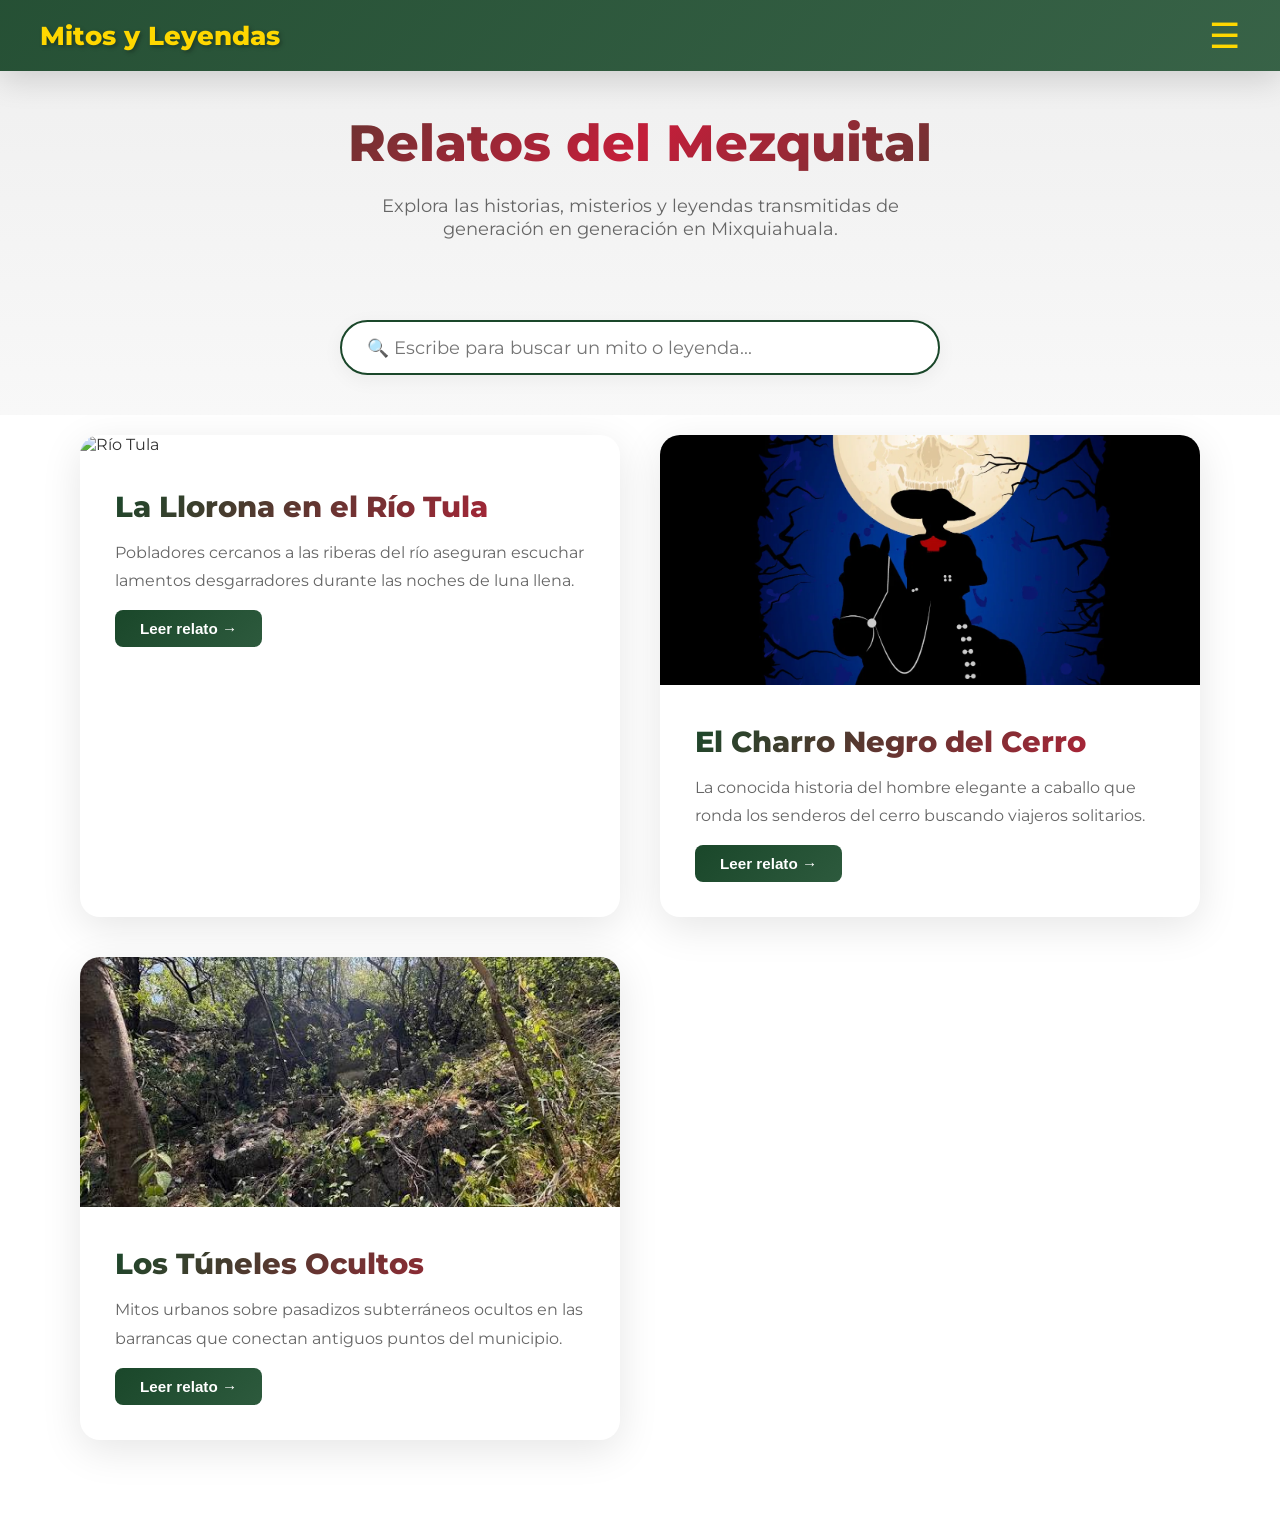
==== commit 83e3e88b: "Se actualiza Mitos.html y se agrega carpeta ImagenesLeyendas" ====
--- a/Mitos.html
+++ b/Mitos.html
@@ -6,135 +6,8 @@
     <title>Mitos y Leyendas - Mixquiahuala</title>
     <link href="https://fonts.googleapis.com/css2?family=Montserrat:wght@400;600;700;800&family=Lora:wght@400;600&display=swap" rel="stylesheet">
     <link rel="stylesheet" href="style/style.css">
-    <style>
-        /* ─────────────────────────────────────────────────────────
-           ESTILOS ESPECÍFICOS PARA LA PÁGINA DE MITOS
-        ─────────────────────────────────────────────────────────── */
-        .search-section {
-            background: linear-gradient(180deg, #f0f0f0 0%, #f8f8f8 100%);
-            padding: 40px 20px;
-            text-align: center;
-        }
-
-        .search-container {
-            max-width: 600px;
-            margin: 0 auto;
-            position: relative;
-        }
-
-        .search-input {
-            width: 100%;
-            padding: 15px 25px;
-            font-size: 1.1em;
-            font-family: 'Montserrat', sans-serif;
-            border: 2px solid #1a472a;
-            border-radius: 30px;
-            outline: none;
-            box-shadow: 0 5px 20px rgba(0,0,0,0.05);
-            transition: all 0.3s ease;
-        }
-
-        .search-input:focus {
-            box-shadow: 0 5px 25px rgba(26, 71, 42, 0.2);
-            border-color: #ffd700;
-        }
-
-        /* Modales Especiales: Imagen Izquierda, Texto Derecha scrolleable */
-        .modal-myth-content {
-            background-color: white;
-            margin: 50px auto;
-            padding: 0;
-            border-radius: 20px;
-            width: 90%;
-            max-width: 1100px;
-            display: grid;
-            grid-template-columns: 1.2fr 1.8fr; /* Imagen Izquierda (más estrecha), Texto Derecha */
-            box-shadow: 0 30px 80px rgba(0,0,0,0.3);
-            animation: slideInModal 0.5s cubic-bezier(0.34, 1.56, 0.64, 1);
-            overflow: hidden;
-        }
-
-        .modal-myth-image {
-            width: 100%;
-            height: 100%;
-            min-height: 450px;
-            position: relative;
-        }
-
-        .modal-myth-image img {
-            width: 100%;
-            height: 100%;
-            object-fit: cover;
-        }
-
-        .modal-myth-body {
-            padding: 45px;
-            position: relative;
-            display: flex;
-            flex-direction: column;
-            justify-content: space-between;
-        }
-
-        .modal-myth-text-container {
-            overflow-y: auto;
-            max-height: 320px; /* Controla la altura del scroll interno */
-            padding-right: 15px;
-            margin-bottom: 20px;
-        }
-
-        /* Estilo personalizado para la barra de scroll */
-        .modal-myth-text-container::-webkit-scrollbar {
-            width: 6px;
-        }
-        .modal-myth-text-container::-webkit-scrollbar-track {
-            background: #f1f1f1;
-            border-radius: 10px;
-        }
-        .modal-myth-text-container::-webkit-scrollbar-thumb {
-            background: #1a472a;
-            border-radius: 10px;
-        }
-
-        .myth-text {
-            font-family: 'Lora', serif;
-            color: #444;
-            line-height: 1.9;
-            font-size: 1.05em;
-            white-space: pre-line; /* Mantiene saltos de línea estéticos */
-        }
-
-        /* No encontrar resultados */
-        .no-results {
-            text-align: center;
-            font-size: 1.3em;
-            color: #666;
-            margin: 40px 0;
-            font-weight: 600;
-        }
-
-        .no-results[hidden],
-        .myth-card[hidden] {
-            display: none !important;
-        }
-
-        @media (max-width: 768px) {
-            .modal-myth-content {
-                grid-template-columns: 1fr;
-                margin: 20px auto;
-            }
-            .modal-myth-image {
-                min-height: 250px;
-                height: 250px;
-            }
-            .modal-myth-text-container {
-                max-height: none; /* En móviles fluye de forma natural */
-                overflow-y: visible;
-            }
-        }
-    </style>
 </head>
 <body>
-
     <nav>
         <div class="nav-brand">Mitos y Leyendas</div>
         
@@ -165,11 +38,8 @@
             
             <div class="place-card myth-card" data-title="la llorona rio tula leyendas">
                 <div class="place-image-container">
-<<<<<<< Updated upstream
-                    <img src="./Imagenes/RioTula.jpg" alt="Río Tula" class="place-card-img place-card-img--myth">
-=======
-                    <img src="./ImagenesLeyendas/LaLLorona.webp" alt="Río Tula" class="place-card-img" style="width:100%; height:250px; object-fit:cover; object-position:center 30%;">
->>>>>>> Stashed changes
+                    <img src="./ImagenesLeyendas/LaLlorona.webp" alt="Río Tula" class="place-card-img place-card-img--myth">
+
                 </div>
                 <div class="place-info">
                     <div class="place-name">La Llorona en el Río Tula</div>
@@ -180,11 +50,7 @@
 
             <div class="place-card myth-card" data-title="el charro negro cerro mitos">
                 <div class="place-image-container">
-<<<<<<< Updated upstream
-                    <img src="./Imagenes/CERRO.jpg" alt="Cerro de Mixquiahuala" class="place-card-img place-card-img--myth">
-=======
-                    <img src="./ImagenesLeyendas/CharroNegro.webp" alt="Cerro de Mixquiahuala" class="place-card-img" style="width:100%; height:250px; object-fit:cover;">
->>>>>>> Stashed changes
+                    <img src="./ImagenesLeyendas/CharroNegro.webp" alt="Cerro de Mixquiahuala" class="place-card-img place-card-img--myth">
                 </div>
                 <div class="place-info">
                     <div class="place-name">El Charro Negro del Cerro</div>
@@ -195,11 +61,7 @@
 
             <div class="place-card myth-card" data-title="los tuneles secretos casa narco misterio">
                 <div class="place-image-container">
-<<<<<<< Updated upstream
-                    <img src="ImagenesLugares/CasaNarco_1.jpg" alt="Casa Abandonada" class="place-card-img place-card-img--myth">
-=======
-                    <img src="./ImagenesLeyendas/TunelesOcultos.jpg" alt="Casa Abandonada" class="place-card-img" style="width:100%; height:250px; object-fit:cover;">
->>>>>>> Stashed changes
+                    <img src="./ImagenesLeyendas/TunelesOcultos.jpg" alt="Casa Abandonada" class="place-card-img place-card-img--myth">
                 </div>
                 <div class="place-info">
                     <div class="place-name">Los Túneles Ocultos</div>
@@ -214,7 +76,7 @@
     <div id="mythModal1" class="modal">
         <div class="modal-myth-content">
             <div class="modal-myth-image">
-                <img src="./Imagenes/RioTula.jpg" alt="Río Tula">
+                <img src="./ImagenesLeyendas/LaLlorona.webp" alt="Río Tula">
             </div>
             <div class="modal-myth-body">
                 <span class="close" onclick="closeModal('mythModal1')">×</span>
@@ -244,7 +106,7 @@
     <div id="mythModal2" class="modal">
         <div class="modal-myth-content">
             <div class="modal-myth-image">
-                <img src="./Imagenes/CERRO.jpg" alt="Cerro">
+                <img src="./ImagenesLeyendas/CharroNegro.webp" alt="Cerro">
             </div>
             <div class="modal-myth-body">
                 <span class="close" onclick="closeModal('mythModal2')">×</span>
@@ -276,7 +138,7 @@
     <div id="mythModal3" class="modal">
         <div class="modal-myth-content">
             <div class="modal-myth-image">
-                <img src="ImagenesLugares/CasaNarco_1.jpg" alt="Casa Abandonada">
+                <img src="./ImagenesLeyendas/TunelesOcultos.jpg" alt="Casa Abandonada">
             </div>
             <div class="modal-myth-body">
                 <span class="close" onclick="closeModal('mythModal3')">×</span>
@@ -302,7 +164,6 @@
             </div>
         </div>
     </div>
-
     <script src="js/script.js"></script>
 </body>
 </html>
--- a/style/style.css
+++ b/style/style.css
@@ -59,36 +59,36 @@
    NAVEGACIÓN
 ─────────────────────────────────────────────────────────── */
 /* ─────────────────────────────────────────────────────────
-   NAVEGACIÓN RESPONSIVE
+   NAVEGACIÓN GENERAL (Siempre con menú desplegable)
 ─────────────────────────────────────────────────────────── */
 nav {
-    background: #1b7b4d;
+    background: linear-gradient(135deg, rgba(26, 71, 42, 0.95) 0%, rgba(45, 90, 61, 0.95) 100%);
     padding: 15px 40px;
     display: flex;
     justify-content: space-between;
     align-items: center;
-    gap: 1.5rem;
-    box-shadow: 0 8px 32px rgba(0, 0, 0, 0.15);
+    box-shadow: 0 8px 32px rgba(0,0,0,0.15);
     position: sticky;
     top: 0;
     z-index: 100;
+    backdrop-filter: blur(10px);
 }
 
 .nav-brand {
     font-size: 1.6em;
     font-weight: 800;
-    color: #fff;
+    color: #ffd700;
     animation: slide-in-left 0.8s ease;
-    text-shadow: 2px 2px 4px rgba(0, 0, 0, 0.3);
-    white-space: nowrap;
-}
-
+    text-shadow: 2px 2px 4px rgba(0,0,0,0.3);
+}
+
+/* EL BOTÓN: Ahora siempre está visible (display: block) */
 .menu-toggle {
-    display: none;
+    display: block; 
     background: none;
     border: none;
-    color: #fff;
-    font-size: 1.75em;
+    color: #ffd700;
+    font-size: 2.2em;
     cursor: pointer;
     transition: transform 0.3s ease;
     z-index: 102;
@@ -98,92 +98,51 @@
     transform: scale(1.1);
 }
 
+/* LA LISTA DE ENLACES: Siempre oculta por defecto y en formato vertical */
 .nav-links {
-    display: flex;
-    flex-direction: row;
-    align-items: center;
-    justify-content: flex-end;
-    gap: clamp(0.25rem, 1vw, 1rem);
-    width: auto;
-    margin: 0 0 0 auto;
-    padding: 0;
-    list-style: none;
+    display: none; 
+    flex-direction: column;
+    gap: 20px;
+    position: absolute;
+    top: 100%; 
+    right: 0; /* Se alinea a la derecha */
+    width: 300px; /* Ancho fijo para que no ocupe toda la pantalla en PC */
+    background: linear-gradient(135deg, rgba(26, 71, 42, 0.98) 0%, rgba(45, 90, 61, 0.98) 100%);
+    padding: 30px 25px;
+    box-shadow: -5px 15px 30px rgba(0,0,0,0.2);
+    text-align: center;
+    border-radius: 0 0 0 15px; /* Bordes redondeados estéticos */
 }
 
 .nav-links a {
     text-decoration: none;
-    color: #fff;
+    color: white;
     font-weight: 600;
-    font-size: 0.95em;
+    font-size: 1.1em;
     display: block;
-    padding: 0.6rem 0.65rem;
-    border-radius: 0.25rem;
-    white-space: nowrap;
-    transition: color 0.2s ease, background-color 0.2s ease;
+    padding: 10px 0;
+    transition: all 0.3s;
 }
 
 .nav-links a:hover {
-    color: #d1fae5;
-    background-color: rgba(255, 255, 255, 0.08);
-}
-
-@media (min-width: 769px) and (max-width: 960px) {
-    nav {
-        gap: 0.75rem;
-        padding-right: 1rem;
-        padding-left: 1rem;
-    }
-
-    .nav-brand {
-        font-size: 1.25em;
-    }
-
-    .nav-links {
-        gap: 0.1rem;
-    }
-
-    .nav-links a {
-        padding-right: 0.3rem;
-        padding-left: 0.3rem;
-        font-size: 0.78em;
-    }
-}
-
+    color: #ffd700;
+    transform: translateX(-5px);
+}
+
+/* CLASE ACTIVA: Se activa con tu JavaScript al dar clic */
+.nav-links.active {
+    display: flex;
+    animation: fade-in-up 0.3s ease forwards;
+}
+
+/* Modificación para pantallas pequeñas (Ajuste de ancho) */
 @media (max-width: 768px) {
     nav {
         padding: 12px 20px;
     }
-
-    .menu-toggle {
-        display: block;
-        margin-left: auto;
-    }
-
     .nav-links {
-        display: none;
-        position: absolute;
-        top: 100%;
-        right: 0;
-        left: 0;
-        width: 100%;
-        margin: 0;
-        padding: 0.5rem 1.25rem 1rem;
-        flex-direction: column;
-        align-items: stretch;
-        gap: 0;
-        border-radius: 0 0 0.75rem 0.75rem;
-        background: #1b7b4d;
-        box-shadow: 0 12px 24px rgba(0, 0, 0, 0.2);
-        text-align: left;
-    }
-
-    .nav-links.active {
-        display: flex;
-        animation: fade-in-up 0.25s ease forwards;
-    }
-
-    .nav-links a {
-        padding: 0.75rem 0;
+        width: 100%; /* En celulares sí ocupa todo el ancho */
+        border-radius: 0;
     }
 }
 /* ─────────────────────────────────────────────────────────
@@ -793,8 +752,15 @@
 
 .modal-content {
     background-color: white;
+    margin: 50px auto;
+    padding: 0;
     border-radius: 20px;
+    width: 90%;
+    max-width: 1200px;
+    display: grid;
+    grid-template-columns: 1fr 1.8fr;
     box-shadow: 0 30px 80px rgba(0,0,0,0.3);
+    animation: slideInModal 0.5s cubic-bezier(0.34, 1.56, 0.64, 1);
     overflow: hidden;
 }
 
@@ -1047,6 +1013,15 @@
         font-size: 2.2em;
     }
 
+    .nav-links {
+        gap: 15px;
+        font-size: 0.9em;
+    }
+
+    nav {
+        padding: 12px 20px;
+    }
+
     section {
         padding: 60px 20px;
     }
@@ -1277,89 +1252,6 @@
     color: #fff;
 }
 
-.intro-section {
-    background: linear-gradient(180deg, #f0f0f0 0%, #f8f8f8 100%);
-    padding: 60px 20px 20px;
-    text-align: center;
-}
-
-.modal-char-content {
-    background-color: white;
-    margin: 50px auto;
-    padding: 0;
-    border-radius: 20px;
-    width: 90%;
-    max-width: 1100px;
-    display: grid;
-    grid-template-columns: 1.1fr 1.9fr;
-    box-shadow: 0 30px 80px rgba(0,0,0,0.3);
-    animation: slideInModal 0.5s cubic-bezier(0.34, 1.56, 0.64, 1);
-    overflow: hidden;
-}
-
-.modal-char-image {
-    width: 100%;
-    height: 100%;
-    min-height: 480px;
-    position: relative;
-}
-
-.modal-char-image img {
-    width: 100%;
-    height: 100%;
-    object-fit: cover;
-}
-
-.modal-char-body {
-    padding: 45px;
-    position: relative;
-    display: flex;
-    flex-direction: column;
-    justify-content: space-between;
-}
-
-.modal-char-text-container {
-    overflow-y: auto;
-    max-height: 340px;
-    padding-right: 15px;
-    margin-bottom: 20px;
-}
-
-.modal-char-text-container::-webkit-scrollbar {
-    width: 6px;
-}
-
-.modal-char-text-container::-webkit-scrollbar-track {
-    background: #f1f1f1;
-    border-radius: 10px;
-}
-
-.modal-char-text-container::-webkit-scrollbar-thumb {
-    background: #1a472a;
-    border-radius: 10px;
-}
-
-.char-bio {
-    font-family: 'Lora', serif;
-    color: #444;
-    line-height: 1.9;
-    font-size: 1.05em;
-    white-space: pre-line;
-}
-
-.char-tag {
-    display: inline-block;
-    background: linear-gradient(135deg, rgba(196, 30, 58, 0.1) 0%, rgba(196, 30, 58, 0.15) 100%);
-    color: #c41e3a;
-    padding: 5px 15px;
-    border-radius: 15px;
-    font-size: 0.85em;
-    font-weight: 700;
-    margin-bottom: 15px;
-    text-transform: uppercase;
-    letter-spacing: 1px;
-}
-
 @media (max-width: 768px) {
     .modal-myth-content {
         grid-template-columns: 1fr;
@@ -1372,21 +1264,6 @@
     }
 
     .modal-myth-text-container {
-        max-height: none;
-        overflow-y: visible;
-    }
-
-    .modal-char-content {
-        grid-template-columns: 1fr;
-        margin: 20px auto;
-    }
-
-    .modal-char-image {
-        min-height: 280px;
-        height: 280px;
-    }
-
-    .modal-char-text-container {
         max-height: none;
         overflow-y: visible;
     }
@@ -1409,218 +1286,8 @@
     padding: 15px;
 }
 
-/* ==========================================
-     TRADICIONES Y MODALES CULTURALES
-     ========================================== */
-/* ==========================================
-   TRADICIONES Y MODALES CULTURALES
-   ========================================== */
-.intro-section {
-    padding: 60px 20px 20px;
-    background-image:
-        linear-gradient(rgba(0, 0, 0, 0.5), rgba(0, 0, 0, 0.5)),
-        url("https://i.ytimg.com/vi/hnHyIL_zNlc/maxresdefault.jpg?sqp=-oaymwEmCIAKENAF8quKqQMa8AEB-AH-CYACzgWKAgwIABABGFIgWyhlMA8=&rs=AOn4CLCHuHqui4ktkjgLYnb-w8dMLh77NQ");
-    background-position: center;
-    background-repeat: no-repeat;
-    background-size: cover;
-    text-align: center;
-}
-
-.intro-section .section-title {
-    background: none;
-    color: #fff;
-    -webkit-text-fill-color: #fff;
-}
-
-.intro-section .section-subtitle {
-    color: rgba(255, 255, 255, 0.9);
-}
-
-.trad-date-tag {
-    display: inline-block;
-    margin-bottom: 15px;
-    border-radius: 999px;
-    background: rgba(26, 71, 42, 0.1);
-    color: #1a472a;
-    padding: 5px 15px;
-    font-size: 0.85em;
-    font-weight: 700;
-    letter-spacing: 0.05em;
-    text-transform: uppercase;
-}
-
-.trad-text {
-    color: #444;
-    font-family: "Lora", serif;
-    font-size: 1.05em;
-    line-height: 1.9;
-    white-space: pre-line;
-}
-
-.modal.traditions-modal {
-    overflow-y: auto;
-    padding: 1rem 0;
-}
-
-.modal-trad-content {
-    display: grid;
-    width: min(94%, 1100px);
-    height: min(84vh, 850px);
-    max-height: calc(100vh - 2rem);
-    margin: 0 auto;
-    overflow: hidden;
-    border-radius: 20px;
-    background: #fff;
-    box-shadow: 0 30px 80px rgba(0, 0, 0, 0.3);
-    grid-template-columns: minmax(0, 1.1fr) minmax(0, 1.9fr);
-    grid-template-rows: minmax(0, 1fr);
-    animation: slideInModal 0.5s cubic-bezier(0.34, 1.56, 0.64, 1);
-}
-
-.modal-trad-image {
-    position: relative;
-    min-width: 0;
-    min-height: 0;
-    overflow: hidden;
-    background: linear-gradient(135deg, #1a472a, #2d5a3d);
-}
-
-.modal-trad-image img {
-    display: block;
-    width: 100%;
-    height: 100%;
-    object-fit: cover;
-}
-
-.modal-trad-image .tradition-carousel-slide {
-    display: none;
-}
-
-.modal-trad-image .tradition-carousel-slide.active {
-    display: block;
-}
-
-.modal-trad-image .carousel-prev,
-.modal-trad-image .carousel-next {
-    position: absolute;
-    top: 50%;
-    z-index: 5;
-    transform: translateY(-50%);
-    border: 0;
-    border-radius: 50%;
-    background: rgba(0, 0, 0, 0.6);
-    color: #fff;
-    padding: 0.65rem 0.85rem;
-    cursor: pointer;
-    transition: background-color 0.2s ease, transform 0.2s ease;
-}
-
-.modal-trad-image .carousel-prev {
-    left: 10px;
-}
-
-.modal-trad-image .carousel-next {
-    right: 10px;
-}
-
-.modal-trad-image .carousel-prev:hover,
-.modal-trad-image .carousel-next:hover {
-    transform: translateY(-50%) scale(1.08);
-    background: rgba(0, 0, 0, 0.8);
-}
-
-.modal-trad-image .carousel-indicators {
-    position: absolute;
-    bottom: 12px;
-    left: 50%;
-    z-index: 5;
-    display: flex;
-    gap: 0.5rem;
-    margin: 0;
-    transform: translateX(-50%);
-}
-
-.modal-trad-image .carousel-indicators span {
-    width: 10px;
-    height: 10px;
-    border: 1px solid #fff;
-    border-radius: 50%;
-    background: rgba(255, 255, 255, 0.55);
-    cursor: pointer;
-}
-
-.modal-trad-image .carousel-indicators span.active {
-    background: #fff;
-}
-
-.modal-trad-image .carousel-indicators span:focus-visible,
-.modal-trad-image .carousel-prev:focus-visible,
-.modal-trad-image .carousel-next:focus-visible {
-    outline: 2px solid #fbbf24;
-    outline-offset: 3px;
-}
-
-.modal-trad-body {
-    position: relative;
-    display: flex;
-    min-width: 0;
-    min-height: 0;
-    overflow: hidden;
-    padding: clamp(1.25rem, 3vw, 2.5rem);
-    flex-direction: column;
-    gap: 1rem;
-    justify-content: space-between;
-}
-
-.modal-trad-body > div:first-of-type {
-    display: flex;
-    min-height: 0;
-    flex: 1 1 auto;
-    flex-direction: column;
-}
-
-.modal-trad-text-container {
-    min-height: 0;
-    overflow-y: auto;
-    margin-bottom: 1rem;
-    padding-right: 0.75rem;
-    flex: 1 1 auto;
-}
-
-.modal-trad-text-container::-webkit-scrollbar {
-    width: 6px;
-}
-
-.modal-trad-text-container::-webkit-scrollbar-track {
-    border-radius: 10px;
-    background: #f1f1f1;
-}
-
-.modal-trad-text-container::-webkit-scrollbar-thumb {
-    border-radius: 10px;
-    background: #1a472a;
-}
-
-.modal-trad-body .modal-buttons {
-    flex-shrink: 0;
-}
-
-@media (max-width: 768px) {
-    .modal.traditions-modal {
-        padding: 0.5rem 0;
-    }
-
-    .modal-trad-content {
-        width: 94%;
-        height: calc(100dvh - 1rem);
-        max-height: calc(100dvh - 1rem);
-        grid-template-columns: minmax(0, 1fr);
-        grid-template-rows: minmax(11rem, 30vh) minmax(0, 1fr);
-    }
-
-    .modal-trad-body {
-        padding: 1rem;
-    }
+.trad-image--carnival {
+    filter: hue-rotate(45deg);
 }
 
 :root {
@@ -1934,22 +1601,4 @@
     .destination-modal-info {
         animation: none;
     }
-}
-/* ─────────────────────────────────────────────────────────
-   CORRECCIÓN DE Z-INDEX PARA MODALES DE BOOTSTRAP
-─────────────────────────────────────────────────────────── */
-.modal-backdrop {
-    z-index: 1040 !important;
-}
-
-<<<<<<< Updated upstream
-.modal {
-    z-index: 1050 !important;
-}
-
-.modal-dialog {
-    z-index: 1060 !important;
-}
-=======
-
->>>>>>> Stashed changes
+}
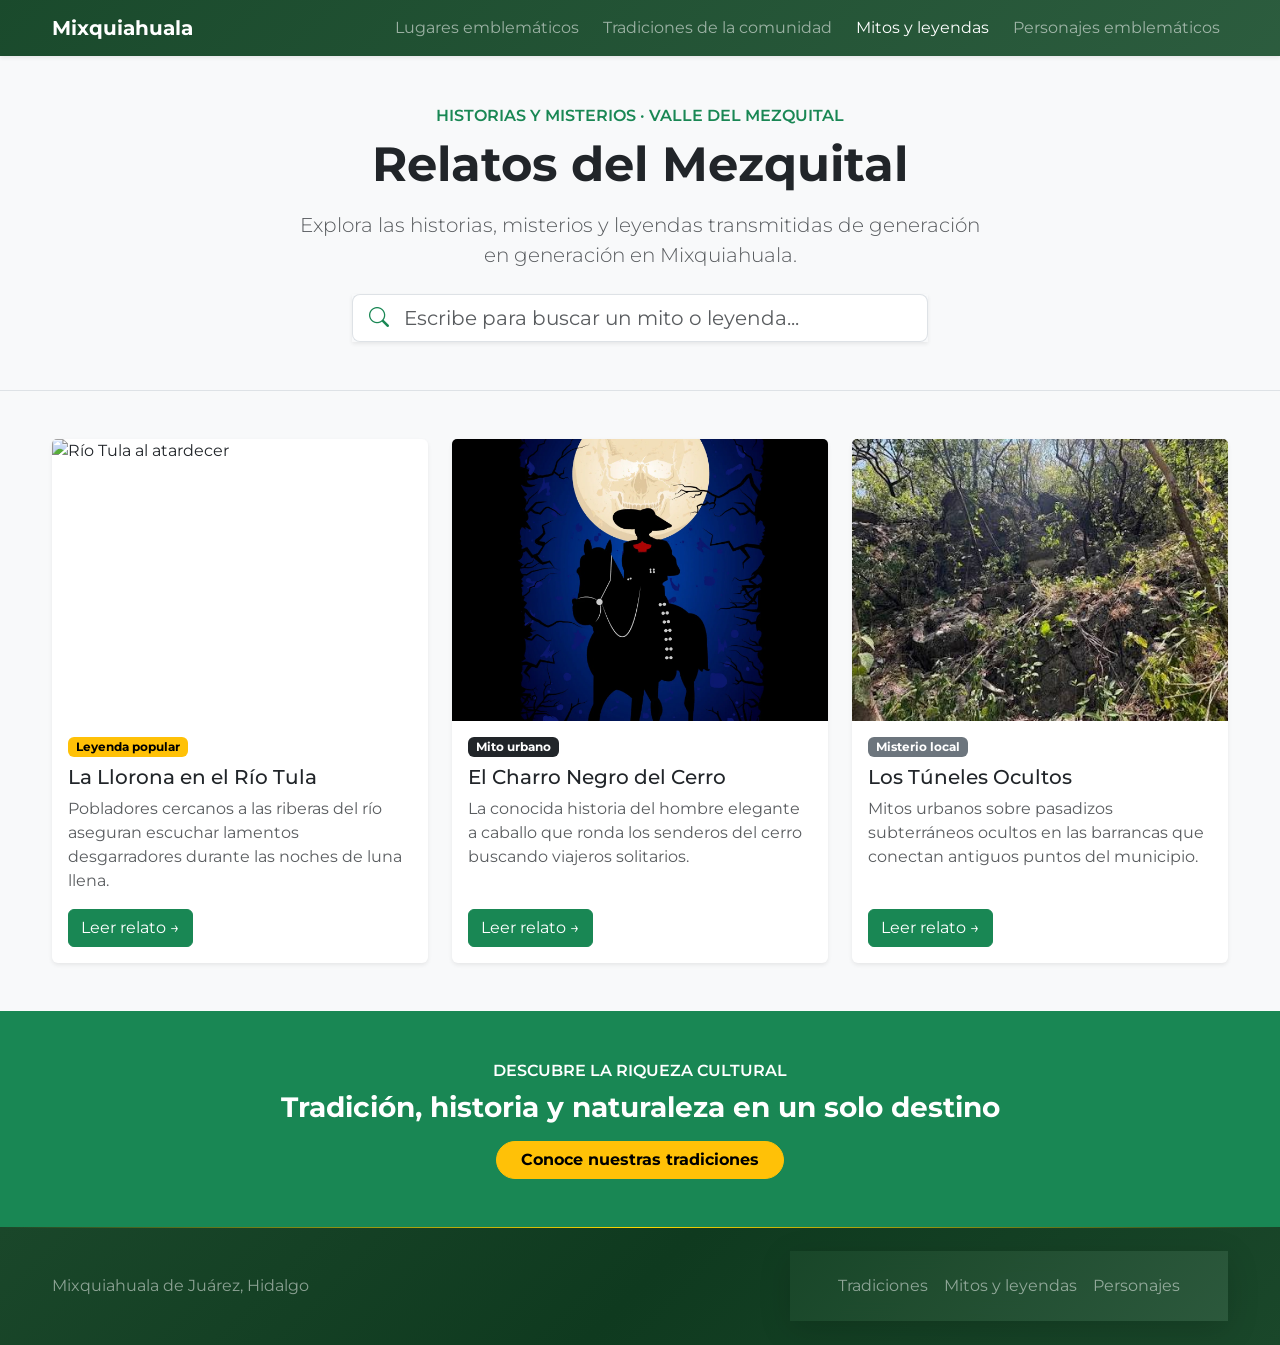
==== commit fb787a6b: "ActualizadaMitosBienHecho" ====
--- a/Mitos.html
+++ b/Mitos.html
@@ -1,169 +1,237 @@
-<!DOCTYPE html>
+<!doctype html>
 <html lang="es">
 <head>
-    <meta charset="UTF-8">
-    <meta name="viewport" content="width=device-width, initial-scale=1.0">
-    <title>Mitos y Leyendas - Mixquiahuala</title>
-    <link href="https://fonts.googleapis.com/css2?family=Montserrat:wght@400;600;700;800&family=Lora:wght@400;600&display=swap" rel="stylesheet">
+    <meta charset="utf-8">
+    <meta name="viewport" content="width=device-width, initial-scale=1">
+    <meta name="description" content="Explora las historias, misterios y leyendas transmitidas de generación en generación en Mixquiahuala de Juárez.">
+    <meta name="theme-color" content="#198754">
+    <title>Mitos y Leyendas | Mixquiahuala de Juárez</title>
+    <!-- CSS Bootstrap 5 y Bootstrap Icons -->
+    <link href="https://cdn.jsdelivr.net/npm/bootstrap@5.3.3/dist/css/bootstrap.min.css" rel="stylesheet" integrity="sha384-QWTKZyjpPEjISv5WaRU9OFeRpok6YctnYmDr5pNlyT2bRjXh0JMhjY6hW+ALEwIH" crossorigin="anonymous">
+    <link href="https://cdn.jsdelivr.net/npm/bootstrap-icons@1.11.3/font/bootstrap-icons.min.css" rel="stylesheet">
+    <link rel="preconnect" href="https://fonts.googleapis.com">
+    <link rel="preconnect" href="https://fonts.gstatic.com" crossorigin>
+    <link href="https://fonts.googleapis.com/css2?family=Lora:wght@500;600;700&family=Montserrat:wght@400;500;600;700&display=swap" rel="stylesheet">
     <link rel="stylesheet" href="style/style.css">
 </head>
-<body>
-    <nav>
-        <div class="nav-brand">Mitos y Leyendas</div>
+<body class="bg-body-tertiary">
+    <a class="visually-hidden-focusable position-absolute top-0 start-0 z-3 p-3 bg-white" href="#contenido">Saltar al contenido</a>
+
+    <!-- NAVEGACIÓN PRINCIPAL -->
+    <header>
+        <nav class="navbar navbar-expand-lg navbar-dark bg-success sticky-top shadow-sm" aria-label="Navegación principal">
+            <div class="container">
+                <a class="navbar-brand fw-bold" href="index.html">Mixquiahuala</a>
+                <button class="navbar-toggler" type="button" data-bs-toggle="collapse" data-bs-target="#mainNavigation" aria-controls="mainNavigation" aria-expanded="false" aria-label="Abrir o cerrar el menú">
+                    <span class="navbar-toggler-icon"></span>
+                </button>
+                <div class="collapse navbar-collapse" id="mainNavigation">
+                    <ul class="navbar-nav ms-auto align-items-lg-center gap-lg-2">
+                        <li class="nav-item"><a class="nav-link" href="index.html#lugares">Lugares emblemáticos</a></li>
+                        <li class="nav-item"><a class="nav-link" href="Tradiciones.html">Tradiciones de la comunidad</a></li>
+                        <li class="nav-item"><a class="nav-link active" aria-current="page" href="Mitos.html">Mitos y leyendas</a></li>
+                        <li class="nav-item"><a class="nav-link" href="Personajes.html">Personajes emblemáticos</a></li>
+                    </ul>
+                </div>
+            </div>
+        </nav>
+    </header>
+
+    <main id="contenido">
+        <!-- SECCIÓN DE ENCABEZADO Y BÚSQUEDA -->
+        <section class="bg-light py-5 border-bottom">
+            <div class="container text-center">
+                <p class="text-success text-uppercase fw-semibold mb-2">Historias y Misterios · Valle del Mezquital</p>
+                <h1 class="display-5 fw-bold text-dark mb-3">Relatos del Mezquital</h1>
+                <p class="lead text-body-secondary mx-auto mb-4" style="max-width: 700px;">
+                    Explora las historias, misterios y leyendas transmitidas de generación en generación en Mixquiahuala.
+                </p>
+                
+                <div class="row justify-content-center">
+                    <div class="col-md-8 col-lg-6">
+                        <div class="input-group input-group-lg shadow-sm">
+                            <span class="input-group-text bg-white border-end-0 text-success"><i class="bi bi-search"></i></span>
+                            <input type="text" id="mythSearch" class="form-control border-start-0 ps-0" placeholder="Escribe para buscar un mito o leyenda...">
+                        </div>
+                    </div>
+                </div>
+            </div>
+        </section>
+
+        <!-- REJILLA DE RELATOS Y MITOS -->
+
+<section id="mitos" class="container py-5">
+    <div class="alert alert-warning text-center d-none" id="noResults" role="alert">
+        No se encontraron mitos o leyendas que coincidan con tu búsqueda.
+    </div>
+
+    <div class="row row-cols-1 row-cols-md-2 row-cols-lg-3 g-4">
         
-        <button class="menu-toggle" id="menuToggle">☰</button>
-
-        <ul class="nav-links" id="navLinks">
-            <li><a href="index.html">🏡 Home Principal</a></li>
-            <li><a href="index.html#lugares">Lugares emblemáticos</a></li>
-            <li><a href="index.html#Tradiciones">Tradiciones de la comunidad</a></li>
-            <li><a href="index.html#testimonios">Personajes emblemáticos</a></li>
-        </ul>
-    </nav>
-
-    <section class="search-section">
-        <div class="container">
-            <h2 class="section-title">Relatos del Mezquital</h2>
-            <p class="section-subtitle">Explora las historias, misterios y leyendas transmitidas de generación en generación en Mixquiahuala.</p>
-            <div class="search-container">
-                <input type="text" id="mythSearch" class="search-input" placeholder="🔍 Escribe para buscar un mito o leyenda...">
-            </div>
-        </div>
-    </section>
-
-    <section id="mitos" class="container section--relaxed">
-        <div class="no-results" id="noResults" hidden>No se encontraron mitos o leyendas que coincidan con tu búsqueda.</div>
-        
-        <div class="places-grid">
-            
-            <div class="place-card myth-card" data-title="la llorona rio tula leyendas">
-                <div class="place-image-container">
-                    <img src="./ImagenesLeyendas/LaLlorona.webp" alt="Río Tula" class="place-card-img place-card-img--myth">
-
-                </div>
-                <div class="place-info">
-                    <div class="place-name">La Llorona en el Río Tula</div>
-                    <p class="place-desc">Pobladores cercanos a las riberas del río aseguran escuchar lamentos desgarradores durante las noches de luna llena.</p>
-                    <button class="btn-ver-mas" onclick="openModal('mythModal1')">Leer relato →</button>
-                </div>
-            </div>
-
-            <div class="place-card myth-card" data-title="el charro negro cerro mitos">
-                <div class="place-image-container">
-                    <img src="./ImagenesLeyendas/CharroNegro.webp" alt="Cerro de Mixquiahuala" class="place-card-img place-card-img--myth">
-                </div>
-                <div class="place-info">
-                    <div class="place-name">El Charro Negro del Cerro</div>
-                    <p class="place-desc">La conocida historia del hombre elegante a caballo que ronda los senderos del cerro buscando viajeros solitarios.</p>
-                    <button class="btn-ver-mas" onclick="openModal('mythModal2')">Leer relato →</button>
-                </div>
-            </div>
-
-            <div class="place-card myth-card" data-title="los tuneles secretos casa narco misterio">
-                <div class="place-image-container">
-                    <img src="./ImagenesLeyendas/TunelesOcultos.jpg" alt="Casa Abandonada" class="place-card-img place-card-img--myth">
-                </div>
-                <div class="place-info">
-                    <div class="place-name">Los Túneles Ocultos</div>
-                    <p class="place-desc">Mitos urbanos sobre pasadizos subterráneos ocultos en las barrancas que conectan antiguos puntos del municipio.</p>
-                    <button class="btn-ver-mas" onclick="openModal('mythModal3')">Leer relato →</button>
-                </div>
-            </div>
-
-        </div>
-    </section>
-
-    <div id="mythModal1" class="modal">
-        <div class="modal-myth-content">
-            <div class="modal-myth-image">
-                <img src="./ImagenesLeyendas/LaLlorona.webp" alt="Río Tula">
-            </div>
-            <div class="modal-myth-body">
-                <span class="close" onclick="closeModal('mythModal1')">×</span>
-                <div>
-                    <div class="modal-header">
-                        <div class="modal-icon modal-icon--light">💧</div>
-                        <h2 class="modal-title">La Llorona en el Río Tula</h2>
-                    </div>
-                    <div class="modal-divider"></div>
-                    <div class="modal-myth-text-container">
-                        <p class="myth-text">
-                            Desde tiempos inmemoriales, los sabinos y ahuehuetes milenarios que custodian el cauce del Río Tula han sido testigos de apariciones nocturnas misteriosas. Los lugareños más ancianos relatan que, entre las doce y las tres de la madrugada, una espesa e inusual niebla emerge de las aguas templadas del río.
-
-                            Es en ese instante cuando el viento arrastra un eco helado que eriza la piel de los pescadores y vecinos de la ribera. Un lamento prolongado y desgarrador que parece buscar algo entre las corrientes de agua. 
-                            
-                            Dice la leyenda de nuestra comunidad que se trata de un alma en pena que recorre las orillas desde la época colonial, perdiéndose entre los matorrales y las rocas de las barrancas antes de que los primeros rayos del sol toquen el Valle del Mezquital. Los arrieros evitaban cruzar los puentes viejos a esas horas para no toparse con la silueta pálida y flotante que viste de blanco níveo.
-                        </p>
-                    </div>
-                </div>
-                <div class="modal-buttons">
-                    <button class="modal-button btn-close-modal" onclick="closeModal('mythModal1')">Cerrar Relato</button>
-                </div>
-            </div>
-        </div>
-    </div>
-
-    <div id="mythModal2" class="modal">
-        <div class="modal-myth-content">
-            <div class="modal-myth-image">
-                <img src="./ImagenesLeyendas/CharroNegro.webp" alt="Cerro">
-            </div>
-            <div class="modal-myth-body">
-                <span class="close" onclick="closeModal('mythModal2')">×</span>
-                <div>
-                    <div class="modal-header">
-                        <div class="modal-icon modal-icon--light">🐎</div>
-                        <h2 class="modal-title">El Charro Negro del Cerro</h2>
-                    </div>
-                    <div class="modal-divider"></div>
-                    <div class="modal-myth-text-container">
-                        <p class="myth-text">
-                            El imponente Cerro de Mixquiahuala resguarda secretos que desafían la lógica. Quienes acostumbran ascender por sus veredas áridas al caer la tarde, cuentan la historia de un imponente caballo negro cuyos ojos brillan como brasas encendidas. 
-
-                            Montando a la bestia se encuentra un hombre de postura impecable, vestido con un elegante traje de charro con botonadura de plata que resplandece bajo la luz de la luna.
-                            
-                            A diferencia de los mitos comunes, los campesinos de la región afirman que este ser no busca hacer daño inmediato; se aparece ante los caminantes solitarios ofreciendo bolsas llenas de monedas de oro antiguo a cambio de que le acompañen hacia el fondo de las grutas y profundidades de la barranca. 
-
-                            Quienes conocen la advertencia de sus abuelos saben que aceptar cualquier obsequio del Charro Negro sella un pacto del cual es imposible escapar, por lo que el consejo de los locales es simplemente persignarse, desviar la mirada y continuar el paso firmemente sin mirar atrás, oyendo el tintineo metálico de sus espuelas perderse entre las biznagas.
-                        </p>
-                    </div>
-                </div>
-                <div class="modal-buttons">
-                    <button class="modal-button btn-close-modal" onclick="closeModal('mythModal2')">Cerrar Relato</button>
-                </div>
-            </div>
-        </div>
-    </div>
-
-    <div id="mythModal3" class="modal">
-        <div class="modal-myth-content">
-            <div class="modal-myth-image">
-                <img src="./ImagenesLeyendas/TunelesOcultos.jpg" alt="Casa Abandonada">
-            </div>
-            <div class="modal-myth-body">
-                <span class="close" onclick="closeModal('mythModal3')">×</span>
-                <div>
-                    <div class="modal-header">
-                        <div class="modal-icon modal-icon--light">👁️</div>
-                        <h2 class="modal-title">Los Túneles Ocultos</h2>
-                    </div>
-                    <div class="modal-divider"></div>
-                    <div class="modal-myth-text-container">
-                        <p class="myth-text">
-                            A los bordes del municipio, donde la roca se fractura y la vegetación de la barranca se vuelve más densa, se erige un mito moderno que obsesiona a los exploradores urbanos: la existencia de pasadizos secretos y túneles subterráneos debajo de la famosa e imponente edificación abandonada en obra gris cerca de Tunititlán.
-
-                            Los rumores locales sugieren que estas grutas no son formaciones naturales cotidianas, sino ramificaciones meticulosamente excavadas que cruzan por debajo del lecho del Río Tula.
-                            
-                            La conseja popular afirma que estos túneles sirvieron como rutas de escape y escondite de tesoros ilícitos o reliquias valiosas durante las últimas décadas del siglo pasado. Los pastores de la zona cuentan que por las noches se perciben corrientes de aire frío inusuales provenientes de respiraderos ocultos entre las piedras del monte, acompañados por ruidos mecánicos extraños. El mito permanece vigente debido a lo peligroso y resbaladizo del terreno, manteniendo el misterio intacto lejos del alcance de los curiosos cotidianos.
-                        </p>
-                    </div>
-                </div>
-                <div class="modal-buttons">
-                    <button class="modal-button btn-close-modal" onclick="closeModal('mythModal3')">Cerrar Relato</button>
-                </div>
-            </div>
-        </div>
-    </div>
+        <!-- TARJETA 1 -->
+        <div class="col myth-card" data-title="la llorona rio tula leyendas">
+            <article class="card h-100 shadow-sm border-0">
+                <div class="ratio ratio-4x3">
+                    <img src="./ImagenesLeyendas/LaLlorona.webp" class="card-img-top object-fit-cover" alt="Río Tula al atardecer">
+                </div>
+                <div class="card-body d-flex flex-column">
+                    <span class="badge text-bg-warning align-self-start mb-2">Leyenda popular</span>
+                    <h3 class="h5 card-title">La Llorona en el Río Tula</h3>
+                    <p class="card-text text-body-secondary">Pobladores cercanos a las riberas del río aseguran escuchar lamentos desgarradores durante las noches de luna llena.</p>
+                    <button class="btn btn-success mt-auto align-self-start" type="button" data-bs-toggle="modal" data-bs-target="#mythModal1">Leer relato →</button>
+                </div>
+            </article>
+        </div>
+
+        <!-- TARJETA 2 -->
+        <div class="col myth-card" data-title="el charro negro cerro mitos">
+            <article class="card h-100 shadow-sm border-0">
+                <div class="ratio ratio-4x3">
+                    <img src="./ImagenesLeyendas/CharroNegro.webp" class="card-img-top object-fit-cover" alt="Cerro de Mixquiahuala">
+                </div>
+                <div class="card-body d-flex flex-column">
+                    <span class="badge text-bg-dark align-self-start mb-2">Mito urbano</span>
+                    <h3 class="h5 card-title">El Charro Negro del Cerro</h3>
+                    <p class="card-text text-body-secondary">La conocida historia del hombre elegante a caballo que ronda los senderos del cerro buscando viajeros solitarios.</p>
+                    <button class="btn btn-success mt-auto align-self-start" type="button" data-bs-toggle="modal" data-bs-target="#mythModal2">Leer relato →</button>
+                </div>
+            </article>
+        </div>
+
+        <!-- TARJETA 3 -->
+        <div class="col myth-card" data-title="los tuneles secretos casa narco misterio">
+            <article class="card h-100 shadow-sm border-0">
+                <div class="ratio ratio-4x3">
+                    <img src="./ImagenesLeyendas/TunelesOcultos.jpg" class="card-img-top object-fit-cover" alt="Estructura abandonada en Tunititlán">
+                </div>
+                <div class="card-body d-flex flex-column">
+                    <span class="badge text-bg-secondary align-self-start mb-2">Misterio local</span>
+                    <h3 class="h5 card-title">Los Túneles Ocultos</h3>
+                    <p class="card-text text-body-secondary">Mitos urbanos sobre pasadizos subterráneos ocultos en las barrancas que conectan antiguos puntos del municipio.</p>
+                    <button class="btn btn-success mt-auto align-self-start" type="button" data-bs-toggle="modal" data-bs-target="#mythModal3">Leer relato →</button>
+                </div>
+            </article>
+        </div>
+
+    </div>
+</section>
+
+        <!-- SECCIÓN DE LLAMADO A LA ACCIÓN -->
+        <section class="bg-success text-white py-5" aria-label="Invitación">
+            <div class="container text-center">
+                <p class="text-uppercase fw-semibold mb-2">Descubre la riqueza cultural</p>
+                <h2 class="h3 fw-bold">Tradición, historia y naturaleza en un solo destino</h2>
+                <a class="btn btn-warning fw-bold mt-2 rounded-pill px-4" href="Tradiciones.html">Conoce nuestras tradiciones</a>
+            </div>
+        </section>
+    </main>
+
+    <!-- PIE DE PÁGINA -->
+    <footer class="bg-dark text-white-50 py-4">
+        <div class="container d-flex flex-column flex-md-row justify-content-between align-items-md-center gap-2">
+            <p class="mb-0">Mixquiahuala de Juárez, Hidalgo</p>
+            <nav aria-label="Navegación de pie de página">
+                <ul class="nav">
+                    <li class="nav-item"><a class="nav-link text-white-50 px-2" href="Tradiciones.html">Tradiciones</a></li>
+                    <li class="nav-item"><a class="nav-link text-white-50 px-2" href="Mitos.html">Mitos y leyendas</a></li>
+                    <li class="nav-item"><a class="nav-link text-white-50 px-2" href="Personajes.html">Personajes</a></li>
+                </ul>
+            </nav>
+        </div>
+    </footer>
+
+    <!-- MODAL 1: LA LLORONA -->
+    <div class="modal fade" id="mythModal1" tabindex="-1" aria-labelledby="mythModal1Title" aria-hidden="true">
+        <div class="modal-dialog modal-xl modal-dialog-centered destination-modal-dialog">
+            <div class="modal-content destination-modal-content overflow-hidden border-0 rounded-4 shadow-lg">
+                <button type="button" class="btn-close position-absolute top-0 end-0 m-3 z-3 bg-white p-2 rounded-circle shadow-sm" data-bs-dismiss="modal" aria-label="Cerrar"></button>
+                <div class="row g-0 destination-modal-row">
+                    <div class="col-lg-6 position-relative destination-modal-gallery">
+                        <img src="./ImagenesLeyendas/LaLlorona.webp" class="d-block w-100 h-100 object-fit-cover" alt="Río Tula">
+                    </div>
+                    <div class="col-lg-6 p-4 p-md-5 d-flex flex-column justify-content-between bg-white destination-modal-info">
+                        <div>
+                            <span class="badge bg-warning text-dark px-3 py-2 rounded-pill fw-bold text-uppercase mb-3">Leyenda popular</span>
+                            <h2 class="display-6 fw-bold text-dark mb-3" id="mythModal1Title">La Llorona en el Río Tula</h2>
+                            <div class="p-3 border rounded-3 bg-light mb-4" style="max-height: 280px; overflow-y: auto;">
+                                <p class="text-secondary lh-lg mb-0" style="font-family: 'Lora', serif;">
+                                    Desde tiempos inmemoriales, los sabinos y ahuehuetes milenarios que custodian el cauce del Río Tula han sido testigos de apariciones nocturnas misteriosas. Los lugareños más ancianos relatan que, entre las doce y las tres de la madrugada, una espesa e inusual niebla emerge de las aguas templadas del río.<br><br>
+                                    Es en ese instante cuando el viento arrastra un eco helado que eriza la piel de los pescadores y vecinos de la ribera. Un lamento prolongado y desgarrador que parece buscar algo entre las corrientes de agua.<br><br>
+                                    Dice la leyenda de nuestra comunidad que se trata de un alma en pena que recorre las orillas desde la época colonial, perdiéndose entre los matorrales y las rocas de las barrancas antes de que los primeros rayos del sol toquen el Valle del Mezquital. Los arrieros evitaban cruzar los puentes viejos a esas horas para no toparse con la silueta pálida y flotante que viste de blanco níveo.
+                                </p>
+                            </div>
+                        </div>
+                        <div class="pt-3 border-top d-flex justify-content-end">
+                            <button type="button" class="btn btn-outline-secondary rounded-pill px-4" data-bs-dismiss="modal">Cerrar Relato</button>
+                        </div>
+                    </div>
+                </div>
+            </div>
+        </div>
+    </div>
+
+    <!-- MODAL 2: EL CHARRO NEGRO -->
+    <div class="modal fade" id="mythModal2" tabindex="-1" aria-labelledby="mythModal2Title" aria-hidden="true">
+        <div class="modal-dialog modal-xl modal-dialog-centered destination-modal-dialog">
+            <div class="modal-content destination-modal-content overflow-hidden border-0 rounded-4 shadow-lg">
+                <button type="button" class="btn-close position-absolute top-0 end-0 m-3 z-3 bg-white p-2 rounded-circle shadow-sm" data-bs-dismiss="modal" aria-label="Cerrar"></button>
+                <div class="row g-0 destination-modal-row">
+                    <div class="col-lg-6 position-relative destination-modal-gallery">
+                        <img src="./ImagenesLeyendas/CharroNegro.webp" class="d-block w-100 h-100 object-fit-cover" alt="Cerro de Mixquiahuala">
+                    </div>
+                    <div class="col-lg-6 p-4 p-md-5 d-flex flex-column justify-content-between bg-white destination-modal-info">
+                        <div>
+                            <span class="badge bg-dark text-white px-3 py-2 rounded-pill fw-bold text-uppercase mb-3">Mito urbano</span>
+                            <h2 class="display-6 fw-bold text-dark mb-3" id="mythModal2Title">El Charro Negro del Cerro</h2>
+                            <div class="p-3 border rounded-3 bg-light mb-4" style="max-height: 280px; overflow-y: auto;">
+                                <p class="text-secondary lh-lg mb-0" style="font-family: 'Lora', serif;">
+                                    El imponente Cerro de Mixquiahuala resguarda secretos que desafían la lógica. Quienes acostumbran ascender por sus veredas áridas al caer la tarde, cuentan la historia de un imponente caballo negro cuyos ojos brillan como brasas encendidas.<br><br>
+                                    Montando a la bestia se encuentra un hombre de postura impecable, vestido con un elegante traje de charro con botonadura de plata que resplandece bajo la luz de la luna.<br><br>
+                                    A diferencia de los mitos comunes, los campesinos de la región afirman que este ser no busca hacer daño inmediato; se aparece ante los caminantes solitarios ofreciendo bolsas llenas de monedas de oro antiguo a cambio de que le acompañen hacia el fondo de las grutas y profundidades de la barranca.<br><br>
+                                    Quienes conocen la advertencia de sus abuelos saben que aceptar cualquier obsequio del Charro Negro sella un pacto del cual es imposible escapar, por lo que el consejo de los locales es simplemente persignarse, desviar la mirada y continuar el paso firmemente sin mirar atrás, oyendo el tintineo metálico de sus espuelas perderse entre las biznagas.
+                                </p>
+                            </div>
+                        </div>
+                        <div class="pt-3 border-top d-flex justify-content-end">
+                            <button type="button" class="btn btn-outline-secondary rounded-pill px-4" data-bs-dismiss="modal">Cerrar Relato</button>
+                        </div>
+                    </div>
+                </div>
+            </div>
+        </div>
+    </div>
+
+    <!-- MODAL 3: LOS TÚNELES OCULTOS -->
+    <div class="modal fade" id="mythModal3" tabindex="-1" aria-labelledby="mythModal3Title" aria-hidden="true">
+        <div class="modal-dialog modal-xl modal-dialog-centered destination-modal-dialog">
+            <div class="modal-content destination-modal-content overflow-hidden border-0 rounded-4 shadow-lg">
+                <button type="button" class="btn-close position-absolute top-0 end-0 m-3 z-3 bg-white p-2 rounded-circle shadow-sm" data-bs-dismiss="modal" aria-label="Cerrar"></button>
+                <div class="row g-0 destination-modal-row">
+                    <div class="col-lg-6 position-relative destination-modal-gallery">
+                        <img src="./ImagenesLeyendas/TunelesOcultos.jpg" class="d-block w-100 h-100 object-fit-cover" alt="Casa Abandonada">
+                    </div>
+                    <div class="col-lg-6 p-4 p-md-5 d-flex flex-column justify-content-between bg-white destination-modal-info">
+                        <div>
+                            <span class="badge bg-secondary text-white px-3 py-2 rounded-pill fw-bold text-uppercase mb-3">Misterio local</span>
+                            <h2 class="display-6 fw-bold text-dark mb-3" id="mythModal3Title">Los Túneles Ocultos</h2>
+                            <div class="p-3 border rounded-3 bg-light mb-4" style="max-height: 280px; overflow-y: auto;">
+                                <p class="text-secondary lh-lg mb-0" style="font-family: 'Lora', serif;">
+                                    A los bordes del municipio, donde la roca se fractura y la vegetación de la barranca se vuelve más densa, se erige un mito moderno que obsesiona a los exploradores urbanos: la existencia de pasadizos secretos y túneles subterráneos debajo de la famosa e imponente edificación abandonada en obra gris cerca de Tunititlán.<br><br>
+                                    Los rumores locales sugieren que estas grutas no son formaciones naturales cotidianas, sino ramificaciones meticulosamente excavadas que cruzan por debajo del lecho del Río Tula.<br><br>
+                                    La conseja popular afirma que estos túneles sirvieron como rutas de escape y escondite de tesoros ilícitos o reliquias valiosas durante las últimas décadas del siglo pasado. Los pastores de la zona cuentan que por las noches se perciben corrientes de aire frío inusuales provenientes de respiraderos ocultos entre las piedras del monte, acompañados por ruidos mecánicos extraños. El mito permanece vigente debido a lo peligroso y resbaladizo del terreno, manteniendo el misterio intacto lejos del alcance de los curiosos cotidianos.
+                                </p>
+                            </div>
+                        </div>
+                        <div class="pt-3 border-top d-flex justify-content-end">
+                            <button type="button" class="btn btn-outline-secondary rounded-pill px-4" data-bs-dismiss="modal">Cerrar Relato</button>
+                        </div>
+                    </div>
+                </div>
+            </div>
+        </div>
+    </div>
+
+    <!-- JS Bootstrap 5 y script personalizado -->
+    <script src="https://cdn.jsdelivr.net/npm/bootstrap@5.3.3/dist/js/bootstrap.bundle.min.js" integrity="sha384-YvpcrYf0tY3lHB60NNkmXc5s9fDVZLESaAA55NDzOxhy9GkcIdslK1eN7N6jIeHz" crossorigin="anonymous"></script>
     <script src="js/script.js"></script>
 </body>
 </html>
--- a/style/style.css
+++ b/style/style.css
@@ -752,15 +752,8 @@
 
 .modal-content {
     background-color: white;
-    margin: 50px auto;
-    padding: 0;
     border-radius: 20px;
-    width: 90%;
-    max-width: 1200px;
-    display: grid;
-    grid-template-columns: 1fr 1.8fr;
     box-shadow: 0 30px 80px rgba(0,0,0,0.3);
-    animation: slideInModal 0.5s cubic-bezier(0.34, 1.56, 0.64, 1);
     overflow: hidden;
 }
 
@@ -1601,4 +1594,18 @@
     .destination-modal-info {
         animation: none;
     }
+}
+/* ─────────────────────────────────────────────────────────
+   CORRECCIÓN DE Z-INDEX PARA MODALES DE BOOTSTRAP
+─────────────────────────────────────────────────────────── */
+.modal-backdrop {
+    z-index: 1040 !important;
+}
+
+.modal {
+    z-index: 1050 !important;
+}
+
+.modal-dialog {
+    z-index: 1060 !important;
 }
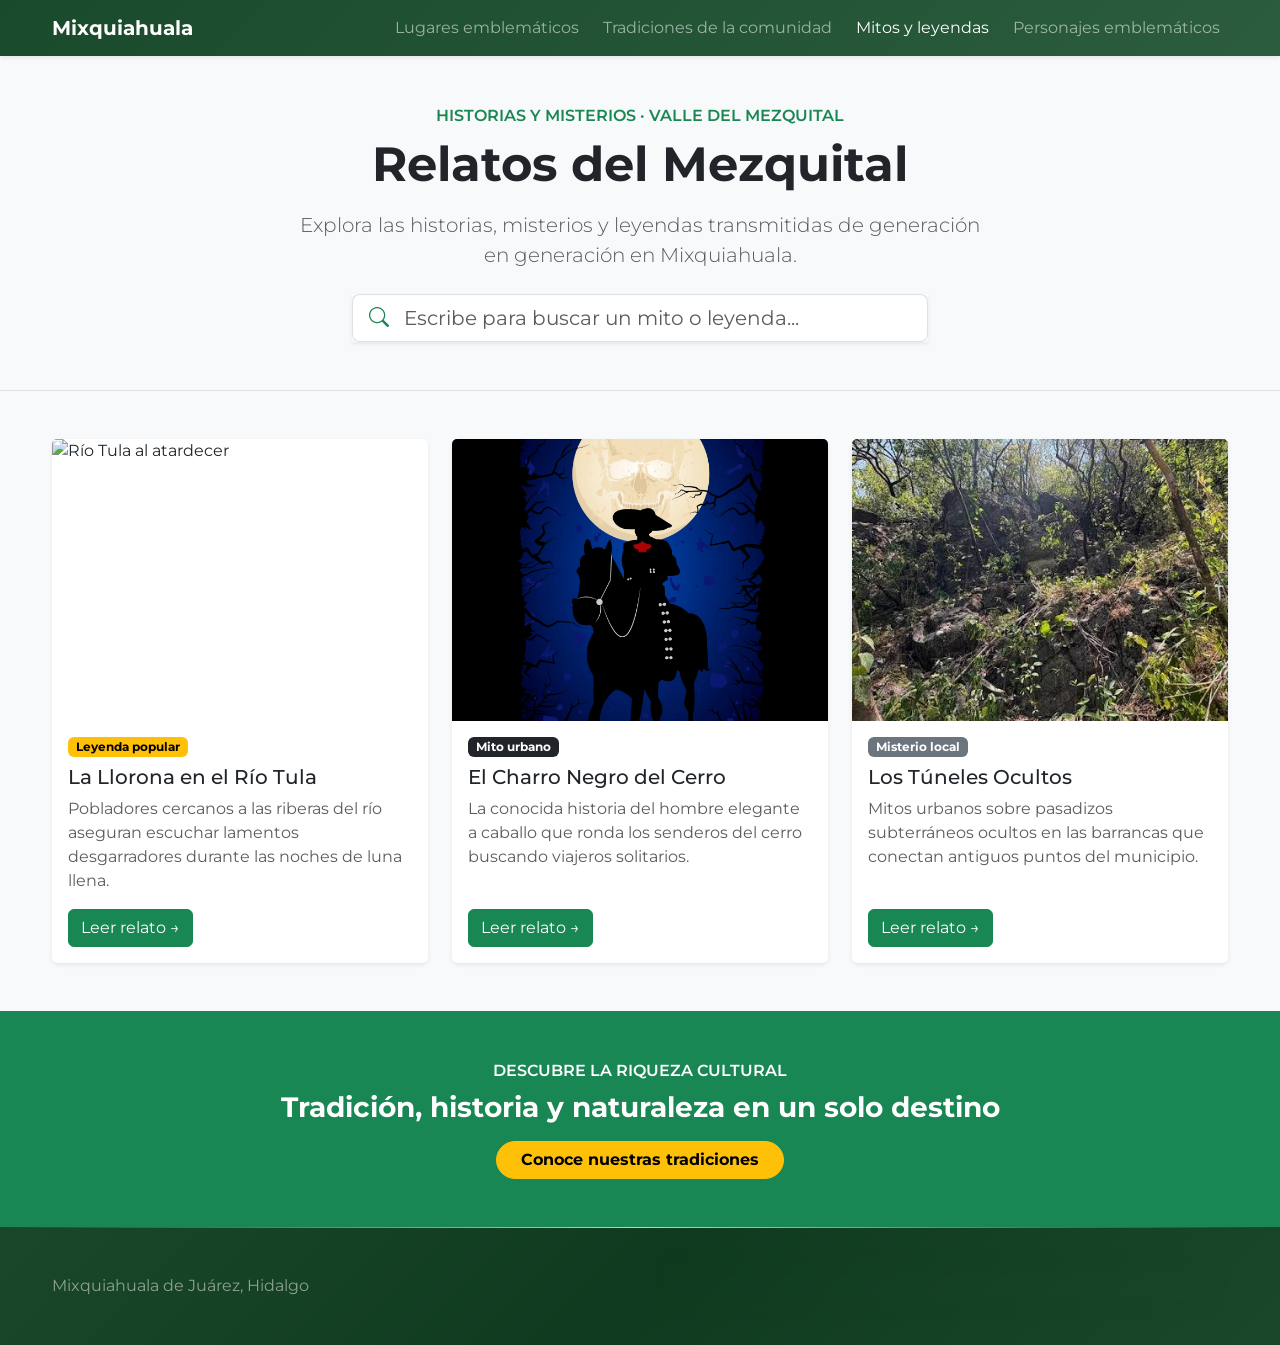
==== commit e7c9387a: "Correcciones Menores a platillos" ====
--- a/Mitos.html
+++ b/Mitos.html
@@ -1,35 +1,46 @@
 <!doctype html>
 <html lang="es">
+
 <head>
     <meta charset="utf-8">
     <meta name="viewport" content="width=device-width, initial-scale=1">
-    <meta name="description" content="Explora las historias, misterios y leyendas transmitidas de generación en generación en Mixquiahuala de Juárez.">
+    <meta name="description"
+        content="Explora las historias, misterios y leyendas transmitidas de generación en generación en Mixquiahuala de Juárez.">
     <meta name="theme-color" content="#198754">
     <title>Mitos y Leyendas | Mixquiahuala de Juárez</title>
     <!-- CSS Bootstrap 5 y Bootstrap Icons -->
-    <link href="https://cdn.jsdelivr.net/npm/bootstrap@5.3.3/dist/css/bootstrap.min.css" rel="stylesheet" integrity="sha384-QWTKZyjpPEjISv5WaRU9OFeRpok6YctnYmDr5pNlyT2bRjXh0JMhjY6hW+ALEwIH" crossorigin="anonymous">
+    <link href="https://cdn.jsdelivr.net/npm/bootstrap@5.3.3/dist/css/bootstrap.min.css" rel="stylesheet"
+        integrity="sha384-QWTKZyjpPEjISv5WaRU9OFeRpok6YctnYmDr5pNlyT2bRjXh0JMhjY6hW+ALEwIH" crossorigin="anonymous">
     <link href="https://cdn.jsdelivr.net/npm/bootstrap-icons@1.11.3/font/bootstrap-icons.min.css" rel="stylesheet">
     <link rel="preconnect" href="https://fonts.googleapis.com">
     <link rel="preconnect" href="https://fonts.gstatic.com" crossorigin>
-    <link href="https://fonts.googleapis.com/css2?family=Lora:wght@500;600;700&family=Montserrat:wght@400;500;600;700&display=swap" rel="stylesheet">
+    <link
+        href="https://fonts.googleapis.com/css2?family=Lora:wght@500;600;700&family=Montserrat:wght@400;500;600;700&display=swap"
+        rel="stylesheet">
     <link rel="stylesheet" href="style/style.css">
 </head>
+
 <body class="bg-body-tertiary">
-    <a class="visually-hidden-focusable position-absolute top-0 start-0 z-3 p-3 bg-white" href="#contenido">Saltar al contenido</a>
+    <a class="visually-hidden-focusable position-absolute top-0 start-0 z-3 p-3 bg-white" href="#contenido">Saltar al
+        contenido</a>
 
     <!-- NAVEGACIÓN PRINCIPAL -->
     <header>
-        <nav class="navbar navbar-expand-lg navbar-dark bg-success sticky-top shadow-sm" aria-label="Navegación principal">
+        <nav class="navbar navbar-expand-lg navbar-dark bg-success sticky-top shadow-sm"
+            aria-label="Navegación principal">
             <div class="container">
                 <a class="navbar-brand fw-bold" href="index.html">Mixquiahuala</a>
-                <button class="navbar-toggler" type="button" data-bs-toggle="collapse" data-bs-target="#mainNavigation" aria-controls="mainNavigation" aria-expanded="false" aria-label="Abrir o cerrar el menú">
+                <button class="navbar-toggler" type="button" data-bs-toggle="collapse" data-bs-target="#mainNavigation"
+                    aria-controls="mainNavigation" aria-expanded="false" aria-label="Abrir o cerrar el menú">
                     <span class="navbar-toggler-icon"></span>
                 </button>
                 <div class="collapse navbar-collapse" id="mainNavigation">
                     <ul class="navbar-nav ms-auto align-items-lg-center gap-lg-2">
                         <li class="nav-item"><a class="nav-link" href="index.html#lugares">Lugares emblemáticos</a></li>
-                        <li class="nav-item"><a class="nav-link" href="Tradiciones.html">Tradiciones de la comunidad</a></li>
-                        <li class="nav-item"><a class="nav-link active" aria-current="page" href="Mitos.html">Mitos y leyendas</a></li>
+                        <li class="nav-item"><a class="nav-link" href="Tradiciones.html">Tradiciones de la comunidad</a>
+                        </li>
+                        <li class="nav-item"><a class="nav-link active" aria-current="page" href="Mitos.html">Mitos y
+                                leyendas</a></li>
                         <li class="nav-item"><a class="nav-link" href="Personajes.html">Personajes emblemáticos</a></li>
                     </ul>
                 </div>
@@ -44,14 +55,17 @@
                 <p class="text-success text-uppercase fw-semibold mb-2">Historias y Misterios · Valle del Mezquital</p>
                 <h1 class="display-5 fw-bold text-dark mb-3">Relatos del Mezquital</h1>
                 <p class="lead text-body-secondary mx-auto mb-4" style="max-width: 700px;">
-                    Explora las historias, misterios y leyendas transmitidas de generación en generación en Mixquiahuala.
+                    Explora las historias, misterios y leyendas transmitidas de generación en generación en
+                    Mixquiahuala.
                 </p>
-                
+
                 <div class="row justify-content-center">
                     <div class="col-md-8 col-lg-6">
                         <div class="input-group input-group-lg shadow-sm">
-                            <span class="input-group-text bg-white border-end-0 text-success"><i class="bi bi-search"></i></span>
-                            <input type="text" id="mythSearch" class="form-control border-start-0 ps-0" placeholder="Escribe para buscar un mito o leyenda...">
+                            <span class="input-group-text bg-white border-end-0 text-success"><i
+                                    class="bi bi-search"></i></span>
+                            <input type="text" id="mythSearch" class="form-control border-start-0 ps-0"
+                                placeholder="Escribe para buscar un mito o leyenda...">
                         </div>
                     </div>
                 </div>
@@ -60,67 +74,77 @@
 
         <!-- REJILLA DE RELATOS Y MITOS -->
 
-<section id="mitos" class="container py-5">
-    <div class="alert alert-warning text-center d-none" id="noResults" role="alert">
-        No se encontraron mitos o leyendas que coincidan con tu búsqueda.
-    </div>
-
-    <div class="row row-cols-1 row-cols-md-2 row-cols-lg-3 g-4">
-        
-        <!-- TARJETA 1 -->
-        <div class="col myth-card" data-title="la llorona rio tula leyendas">
-            <article class="card h-100 shadow-sm border-0">
-                <div class="ratio ratio-4x3">
-                    <img src="./ImagenesLeyendas/LaLlorona.webp" class="card-img-top object-fit-cover" alt="Río Tula al atardecer">
-                </div>
-                <div class="card-body d-flex flex-column">
-                    <span class="badge text-bg-warning align-self-start mb-2">Leyenda popular</span>
-                    <h3 class="h5 card-title">La Llorona en el Río Tula</h3>
-                    <p class="card-text text-body-secondary">Pobladores cercanos a las riberas del río aseguran escuchar lamentos desgarradores durante las noches de luna llena.</p>
-                    <button class="btn btn-success mt-auto align-self-start" type="button" data-bs-toggle="modal" data-bs-target="#mythModal1">Leer relato →</button>
-                </div>
-            </article>
-        </div>
-
-        <!-- TARJETA 2 -->
-        <div class="col myth-card" data-title="el charro negro cerro mitos">
-            <article class="card h-100 shadow-sm border-0">
-                <div class="ratio ratio-4x3">
-                    <img src="./ImagenesLeyendas/CharroNegro.webp" class="card-img-top object-fit-cover" alt="Cerro de Mixquiahuala">
-                </div>
-                <div class="card-body d-flex flex-column">
-                    <span class="badge text-bg-dark align-self-start mb-2">Mito urbano</span>
-                    <h3 class="h5 card-title">El Charro Negro del Cerro</h3>
-                    <p class="card-text text-body-secondary">La conocida historia del hombre elegante a caballo que ronda los senderos del cerro buscando viajeros solitarios.</p>
-                    <button class="btn btn-success mt-auto align-self-start" type="button" data-bs-toggle="modal" data-bs-target="#mythModal2">Leer relato →</button>
-                </div>
-            </article>
-        </div>
-
-        <!-- TARJETA 3 -->
-        <div class="col myth-card" data-title="los tuneles secretos casa narco misterio">
-            <article class="card h-100 shadow-sm border-0">
-                <div class="ratio ratio-4x3">
-                    <img src="./ImagenesLeyendas/TunelesOcultos.jpg" class="card-img-top object-fit-cover" alt="Estructura abandonada en Tunititlán">
-                </div>
-                <div class="card-body d-flex flex-column">
-                    <span class="badge text-bg-secondary align-self-start mb-2">Misterio local</span>
-                    <h3 class="h5 card-title">Los Túneles Ocultos</h3>
-                    <p class="card-text text-body-secondary">Mitos urbanos sobre pasadizos subterráneos ocultos en las barrancas que conectan antiguos puntos del municipio.</p>
-                    <button class="btn btn-success mt-auto align-self-start" type="button" data-bs-toggle="modal" data-bs-target="#mythModal3">Leer relato →</button>
-                </div>
-            </article>
-        </div>
-
-    </div>
-</section>
+        <section id="mitos" class="container py-5">
+            <div class="alert alert-warning text-center d-none" id="noResults" role="alert">
+                No se encontraron mitos o leyendas que coincidan con tu búsqueda.
+            </div>
+
+            <div class="row row-cols-1 row-cols-md-2 row-cols-lg-3 g-4">
+
+                <!-- TARJETA 1 -->
+                <div class="col myth-card" data-title="la llorona rio tula leyendas">
+                    <article class="card h-100 shadow-sm border-0">
+                        <div class="ratio ratio-4x3">
+                            <img src="./ImagenesLeyendas/LaLlorona.webp" class="card-img-top object-fit-cover"
+                                alt="Río Tula al atardecer">
+                        </div>
+                        <div class="card-body d-flex flex-column">
+                            <span class="badge text-bg-warning align-self-start mb-2">Leyenda popular</span>
+                            <h3 class="h5 card-title">La Llorona en el Río Tula</h3>
+                            <p class="card-text text-body-secondary">Pobladores cercanos a las riberas del río aseguran
+                                escuchar lamentos desgarradores durante las noches de luna llena.</p>
+                            <button class="btn btn-success mt-auto align-self-start" type="button"
+                                data-bs-toggle="modal" data-bs-target="#mythModal1">Leer relato →</button>
+                        </div>
+                    </article>
+                </div>
+
+                <!-- TARJETA 2 -->
+                <div class="col myth-card" data-title="el charro negro cerro mitos">
+                    <article class="card h-100 shadow-sm border-0">
+                        <div class="ratio ratio-4x3">
+                            <img src="./ImagenesLeyendas/CharroNegro.webp" class="card-img-top object-fit-cover"
+                                alt="Cerro de Mixquiahuala">
+                        </div>
+                        <div class="card-body d-flex flex-column">
+                            <span class="badge text-bg-dark align-self-start mb-2">Mito urbano</span>
+                            <h3 class="h5 card-title">El Charro Negro del Cerro</h3>
+                            <p class="card-text text-body-secondary">La conocida historia del hombre elegante a caballo
+                                que ronda los senderos del cerro buscando viajeros solitarios.</p>
+                            <button class="btn btn-success mt-auto align-self-start" type="button"
+                                data-bs-toggle="modal" data-bs-target="#mythModal2">Leer relato →</button>
+                        </div>
+                    </article>
+                </div>
+
+                <!-- TARJETA 3 -->
+                <div class="col myth-card" data-title="los tuneles secretos casa narco misterio">
+                    <article class="card h-100 shadow-sm border-0">
+                        <div class="ratio ratio-4x3">
+                            <img src="./ImagenesLeyendas/TunelesOcultos.jpg" class="card-img-top object-fit-cover"
+                                alt="Estructura abandonada en Tunititlán">
+                        </div>
+                        <div class="card-body d-flex flex-column">
+                            <span class="badge text-bg-secondary align-self-start mb-2">Misterio local</span>
+                            <h3 class="h5 card-title">Los Túneles Ocultos</h3>
+                            <p class="card-text text-body-secondary">Mitos urbanos sobre pasadizos subterráneos ocultos
+                                en las barrancas que conectan antiguos puntos del municipio.</p>
+                            <button class="btn btn-success mt-auto align-self-start" type="button"
+                                data-bs-toggle="modal" data-bs-target="#mythModal3">Leer relato →</button>
+                        </div>
+                    </article>
+                </div>
+
+            </div>
+        </section>
 
         <!-- SECCIÓN DE LLAMADO A LA ACCIÓN -->
         <section class="bg-success text-white py-5" aria-label="Invitación">
             <div class="container text-center">
                 <p class="text-uppercase fw-semibold mb-2">Descubre la riqueza cultural</p>
                 <h2 class="h3 fw-bold">Tradición, historia y naturaleza en un solo destino</h2>
-                <a class="btn btn-warning fw-bold mt-2 rounded-pill px-4" href="Tradiciones.html">Conoce nuestras tradiciones</a>
+                <a class="btn btn-warning fw-bold mt-2 rounded-pill px-4" href="Tradiciones.html">Conoce nuestras
+                    tradiciones</a>
             </div>
         </section>
     </main>
@@ -131,9 +155,14 @@
             <p class="mb-0">Mixquiahuala de Juárez, Hidalgo</p>
             <nav aria-label="Navegación de pie de página">
                 <ul class="nav">
-                    <li class="nav-item"><a class="nav-link text-white-50 px-2" href="Tradiciones.html">Tradiciones</a></li>
-                    <li class="nav-item"><a class="nav-link text-white-50 px-2" href="Mitos.html">Mitos y leyendas</a></li>
-                    <li class="nav-item"><a class="nav-link text-white-50 px-2" href="Personajes.html">Personajes</a></li>
+                    <li class="nav-item"><a class="nav-link text-white-50 px-2" href="Tradiciones.html">Tradiciones</a>
+                    </li>
+                    <li class="nav-item"><a class="nav-link text-white-50 px-2" href="Mitos.html">Mitos y leyendas</a>
+                    </li>
+                    <li class="nav-item"><a class="nav-link text-white-50 px-2" href="Personajes.html">Personajes</a>
+                    </li>
+                    <li class="nav-item"><a class="nav-link text-white-50 px-2" href="Platillos.html">Platillos típicos</a>
+                    </li>
                 </ul>
             </nav>
         </div>
@@ -143,25 +172,41 @@
     <div class="modal fade" id="mythModal1" tabindex="-1" aria-labelledby="mythModal1Title" aria-hidden="true">
         <div class="modal-dialog modal-xl modal-dialog-centered destination-modal-dialog">
             <div class="modal-content destination-modal-content overflow-hidden border-0 rounded-4 shadow-lg">
-                <button type="button" class="btn-close position-absolute top-0 end-0 m-3 z-3 bg-white p-2 rounded-circle shadow-sm" data-bs-dismiss="modal" aria-label="Cerrar"></button>
+                <button type="button"
+                    class="btn-close position-absolute top-0 end-0 m-3 z-3 bg-white p-2 rounded-circle shadow-sm"
+                    data-bs-dismiss="modal" aria-label="Cerrar"></button>
                 <div class="row g-0 destination-modal-row">
                     <div class="col-lg-6 position-relative destination-modal-gallery">
-                        <img src="./ImagenesLeyendas/LaLlorona.webp" class="d-block w-100 h-100 object-fit-cover" alt="Río Tula">
-                    </div>
-                    <div class="col-lg-6 p-4 p-md-5 d-flex flex-column justify-content-between bg-white destination-modal-info">
+                        <img src="./ImagenesLeyendas/LaLlorona.webp" class="d-block w-100 h-100 object-fit-cover"
+                            alt="Río Tula">
+                    </div>
+                    <div
+                        class="col-lg-6 p-4 p-md-5 d-flex flex-column justify-content-between bg-white destination-modal-info">
                         <div>
-                            <span class="badge bg-warning text-dark px-3 py-2 rounded-pill fw-bold text-uppercase mb-3">Leyenda popular</span>
-                            <h2 class="display-6 fw-bold text-dark mb-3" id="mythModal1Title">La Llorona en el Río Tula</h2>
-                            <div class="p-3 border rounded-3 bg-light mb-4" style="max-height: 280px; overflow-y: auto;">
+                            <span
+                                class="badge bg-warning text-dark px-3 py-2 rounded-pill fw-bold text-uppercase mb-3">Leyenda
+                                popular</span>
+                            <h2 class="display-6 fw-bold text-dark mb-3" id="mythModal1Title">La Llorona en el Río Tula
+                            </h2>
+                            <div class="p-3 border rounded-3 bg-light mb-4"
+                                style="max-height: 280px; overflow-y: auto;">
                                 <p class="text-secondary lh-lg mb-0" style="font-family: 'Lora', serif;">
-                                    Desde tiempos inmemoriales, los sabinos y ahuehuetes milenarios que custodian el cauce del Río Tula han sido testigos de apariciones nocturnas misteriosas. Los lugareños más ancianos relatan que, entre las doce y las tres de la madrugada, una espesa e inusual niebla emerge de las aguas templadas del río.<br><br>
-                                    Es en ese instante cuando el viento arrastra un eco helado que eriza la piel de los pescadores y vecinos de la ribera. Un lamento prolongado y desgarrador que parece buscar algo entre las corrientes de agua.<br><br>
-                                    Dice la leyenda de nuestra comunidad que se trata de un alma en pena que recorre las orillas desde la época colonial, perdiéndose entre los matorrales y las rocas de las barrancas antes de que los primeros rayos del sol toquen el Valle del Mezquital. Los arrieros evitaban cruzar los puentes viejos a esas horas para no toparse con la silueta pálida y flotante que viste de blanco níveo.
+                                    Desde tiempos inmemoriales, los sabinos y ahuehuetes milenarios que custodian el
+                                    cauce del Río Tula han sido testigos de apariciones nocturnas misteriosas. Los
+                                    lugareños más ancianos relatan que, entre las doce y las tres de la madrugada, una
+                                    espesa e inusual niebla emerge de las aguas templadas del río.<br><br>
+                                    Es en ese instante cuando el viento arrastra un eco helado que eriza la piel de los
+                                    pescadores y vecinos de la ribera. Un lamento prolongado y desgarrador que parece
+                                    buscar algo entre las corrientes de agua.<br><br>
+                                    Dice la leyenda de nuestra comunidad que se trata de un alma en pena que recorre las
+                                    orillas desde la época colonial, perdiéndose entre los matorrales y las rocas de las
+                                    barrancas antes de que los primeros rayos del sol toquen el Valle del Mezquital. Los
+                                    arrieros evitaban cruzar los puentes viejos a esas horas para no toparse con la
+                                    silueta pálida y flotante que viste de blanco níveo.
                                 </p>
                             </div>
                         </div>
                         <div class="pt-3 border-top d-flex justify-content-end">
-                            <button type="button" class="btn btn-outline-secondary rounded-pill px-4" data-bs-dismiss="modal">Cerrar Relato</button>
                         </div>
                     </div>
                 </div>
@@ -173,26 +218,45 @@
     <div class="modal fade" id="mythModal2" tabindex="-1" aria-labelledby="mythModal2Title" aria-hidden="true">
         <div class="modal-dialog modal-xl modal-dialog-centered destination-modal-dialog">
             <div class="modal-content destination-modal-content overflow-hidden border-0 rounded-4 shadow-lg">
-                <button type="button" class="btn-close position-absolute top-0 end-0 m-3 z-3 bg-white p-2 rounded-circle shadow-sm" data-bs-dismiss="modal" aria-label="Cerrar"></button>
+                <button type="button"
+                    class="btn-close position-absolute top-0 end-0 m-3 z-3 bg-white p-2 rounded-circle shadow-sm"
+                    data-bs-dismiss="modal" aria-label="Cerrar"></button>
                 <div class="row g-0 destination-modal-row">
                     <div class="col-lg-6 position-relative destination-modal-gallery">
-                        <img src="./ImagenesLeyendas/CharroNegro.webp" class="d-block w-100 h-100 object-fit-cover" alt="Cerro de Mixquiahuala">
-                    </div>
-                    <div class="col-lg-6 p-4 p-md-5 d-flex flex-column justify-content-between bg-white destination-modal-info">
+                        <img src="./ImagenesLeyendas/CharroNegro.webp" class="d-block w-100 h-100 object-fit-cover"
+                            alt="Cerro de Mixquiahuala">
+                    </div>
+                    <div
+                        class="col-lg-6 p-4 p-md-5 d-flex flex-column justify-content-between bg-white destination-modal-info">
                         <div>
-                            <span class="badge bg-dark text-white px-3 py-2 rounded-pill fw-bold text-uppercase mb-3">Mito urbano</span>
-                            <h2 class="display-6 fw-bold text-dark mb-3" id="mythModal2Title">El Charro Negro del Cerro</h2>
-                            <div class="p-3 border rounded-3 bg-light mb-4" style="max-height: 280px; overflow-y: auto;">
+                            <span
+                                class="badge bg-dark text-white px-3 py-2 rounded-pill fw-bold text-uppercase mb-3">Mito
+                                urbano</span>
+                            <h2 class="display-6 fw-bold text-dark mb-3" id="mythModal2Title">El Charro Negro del Cerro
+                            </h2>
+                            <div class="p-3 border rounded-3 bg-light mb-4"
+                                style="max-height: 280px; overflow-y: auto;">
                                 <p class="text-secondary lh-lg mb-0" style="font-family: 'Lora', serif;">
-                                    El imponente Cerro de Mixquiahuala resguarda secretos que desafían la lógica. Quienes acostumbran ascender por sus veredas áridas al caer la tarde, cuentan la historia de un imponente caballo negro cuyos ojos brillan como brasas encendidas.<br><br>
-                                    Montando a la bestia se encuentra un hombre de postura impecable, vestido con un elegante traje de charro con botonadura de plata que resplandece bajo la luz de la luna.<br><br>
-                                    A diferencia de los mitos comunes, los campesinos de la región afirman que este ser no busca hacer daño inmediato; se aparece ante los caminantes solitarios ofreciendo bolsas llenas de monedas de oro antiguo a cambio de que le acompañen hacia el fondo de las grutas y profundidades de la barranca.<br><br>
-                                    Quienes conocen la advertencia de sus abuelos saben que aceptar cualquier obsequio del Charro Negro sella un pacto del cual es imposible escapar, por lo que el consejo de los locales es simplemente persignarse, desviar la mirada y continuar el paso firmemente sin mirar atrás, oyendo el tintineo metálico de sus espuelas perderse entre las biznagas.
+                                    El imponente Cerro de Mixquiahuala resguarda secretos que desafían la lógica.
+                                    Quienes acostumbran ascender por sus veredas áridas al caer la tarde, cuentan la
+                                    historia de un imponente caballo negro cuyos ojos brillan como brasas
+                                    encendidas.<br><br>
+                                    Montando a la bestia se encuentra un hombre de postura impecable, vestido con un
+                                    elegante traje de charro con botonadura de plata que resplandece bajo la luz de la
+                                    luna.<br><br>
+                                    A diferencia de los mitos comunes, los campesinos de la región afirman que este ser
+                                    no busca hacer daño inmediato; se aparece ante los caminantes solitarios ofreciendo
+                                    bolsas llenas de monedas de oro antiguo a cambio de que le acompañen hacia el fondo
+                                    de las grutas y profundidades de la barranca.<br><br>
+                                    Quienes conocen la advertencia de sus abuelos saben que aceptar cualquier obsequio
+                                    del Charro Negro sella un pacto del cual es imposible escapar, por lo que el consejo
+                                    de los locales es simplemente persignarse, desviar la mirada y continuar el paso
+                                    firmemente sin mirar atrás, oyendo el tintineo metálico de sus espuelas perderse
+                                    entre las biznagas.
                                 </p>
                             </div>
                         </div>
                         <div class="pt-3 border-top d-flex justify-content-end">
-                            <button type="button" class="btn btn-outline-secondary rounded-pill px-4" data-bs-dismiss="modal">Cerrar Relato</button>
                         </div>
                     </div>
                 </div>
@@ -204,25 +268,42 @@
     <div class="modal fade" id="mythModal3" tabindex="-1" aria-labelledby="mythModal3Title" aria-hidden="true">
         <div class="modal-dialog modal-xl modal-dialog-centered destination-modal-dialog">
             <div class="modal-content destination-modal-content overflow-hidden border-0 rounded-4 shadow-lg">
-                <button type="button" class="btn-close position-absolute top-0 end-0 m-3 z-3 bg-white p-2 rounded-circle shadow-sm" data-bs-dismiss="modal" aria-label="Cerrar"></button>
+                <button type="button"
+                    class="btn-close position-absolute top-0 end-0 m-3 z-3 bg-white p-2 rounded-circle shadow-sm"
+                    data-bs-dismiss="modal" aria-label="Cerrar"></button>
                 <div class="row g-0 destination-modal-row">
                     <div class="col-lg-6 position-relative destination-modal-gallery">
-                        <img src="./ImagenesLeyendas/TunelesOcultos.jpg" class="d-block w-100 h-100 object-fit-cover" alt="Casa Abandonada">
-                    </div>
-                    <div class="col-lg-6 p-4 p-md-5 d-flex flex-column justify-content-between bg-white destination-modal-info">
+                        <img src="./ImagenesLeyendas/TunelesOcultos.jpg" class="d-block w-100 h-100 object-fit-cover"
+                            alt="Casa Abandonada">
+                    </div>
+                    <div
+                        class="col-lg-6 p-4 p-md-5 d-flex flex-column justify-content-between bg-white destination-modal-info">
                         <div>
-                            <span class="badge bg-secondary text-white px-3 py-2 rounded-pill fw-bold text-uppercase mb-3">Misterio local</span>
+                            <span
+                                class="badge bg-secondary text-white px-3 py-2 rounded-pill fw-bold text-uppercase mb-3">Misterio
+                                local</span>
                             <h2 class="display-6 fw-bold text-dark mb-3" id="mythModal3Title">Los Túneles Ocultos</h2>
-                            <div class="p-3 border rounded-3 bg-light mb-4" style="max-height: 280px; overflow-y: auto;">
+                            <div class="p-3 border rounded-3 bg-light mb-4"
+                                style="max-height: 280px; overflow-y: auto;">
                                 <p class="text-secondary lh-lg mb-0" style="font-family: 'Lora', serif;">
-                                    A los bordes del municipio, donde la roca se fractura y la vegetación de la barranca se vuelve más densa, se erige un mito moderno que obsesiona a los exploradores urbanos: la existencia de pasadizos secretos y túneles subterráneos debajo de la famosa e imponente edificación abandonada en obra gris cerca de Tunititlán.<br><br>
-                                    Los rumores locales sugieren que estas grutas no son formaciones naturales cotidianas, sino ramificaciones meticulosamente excavadas que cruzan por debajo del lecho del Río Tula.<br><br>
-                                    La conseja popular afirma que estos túneles sirvieron como rutas de escape y escondite de tesoros ilícitos o reliquias valiosas durante las últimas décadas del siglo pasado. Los pastores de la zona cuentan que por las noches se perciben corrientes de aire frío inusuales provenientes de respiraderos ocultos entre las piedras del monte, acompañados por ruidos mecánicos extraños. El mito permanece vigente debido a lo peligroso y resbaladizo del terreno, manteniendo el misterio intacto lejos del alcance de los curiosos cotidianos.
+                                    A los bordes del municipio, donde la roca se fractura y la vegetación de la barranca
+                                    se vuelve más densa, se erige un mito moderno que obsesiona a los exploradores
+                                    urbanos: la existencia de pasadizos secretos y túneles subterráneos debajo de la
+                                    famosa e imponente edificación abandonada en obra gris cerca de Tunititlán.<br><br>
+                                    Los rumores locales sugieren que estas grutas no son formaciones naturales
+                                    cotidianas, sino ramificaciones meticulosamente excavadas que cruzan por debajo del
+                                    lecho del Río Tula.<br><br>
+                                    La conseja popular afirma que estos túneles sirvieron como rutas de escape y
+                                    escondite de tesoros ilícitos o reliquias valiosas durante las últimas décadas del
+                                    siglo pasado. Los pastores de la zona cuentan que por las noches se perciben
+                                    corrientes de aire frío inusuales provenientes de respiraderos ocultos entre las
+                                    piedras del monte, acompañados por ruidos mecánicos extraños. El mito permanece
+                                    vigente debido a lo peligroso y resbaladizo del terreno, manteniendo el misterio
+                                    intacto lejos del alcance de los curiosos cotidianos.
                                 </p>
                             </div>
                         </div>
                         <div class="pt-3 border-top d-flex justify-content-end">
-                            <button type="button" class="btn btn-outline-secondary rounded-pill px-4" data-bs-dismiss="modal">Cerrar Relato</button>
                         </div>
                     </div>
                 </div>
@@ -231,7 +312,10 @@
     </div>
 
     <!-- JS Bootstrap 5 y script personalizado -->
-    <script src="https://cdn.jsdelivr.net/npm/bootstrap@5.3.3/dist/js/bootstrap.bundle.min.js" integrity="sha384-YvpcrYf0tY3lHB60NNkmXc5s9fDVZLESaAA55NDzOxhy9GkcIdslK1eN7N6jIeHz" crossorigin="anonymous"></script>
+    <script src="https://cdn.jsdelivr.net/npm/bootstrap@5.3.3/dist/js/bootstrap.bundle.min.js"
+        integrity="sha384-YvpcrYf0tY3lHB60NNkmXc5s9fDVZLESaAA55NDzOxhy9GkcIdslK1eN7N6jIeHz"
+        crossorigin="anonymous"></script>
     <script src="js/script.js"></script>
 </body>
+
 </html>
--- a/style/style.css
+++ b/style/style.css
@@ -1245,6 +1245,89 @@
     color: #fff;
 }
 
+.intro-section {
+    background: linear-gradient(180deg, #f0f0f0 0%, #f8f8f8 100%);
+    padding: 60px 20px 20px;
+    text-align: center;
+}
+
+.modal-char-content {
+    background-color: white;
+    margin: 50px auto;
+    padding: 0;
+    border-radius: 20px;
+    width: 90%;
+    max-width: 1100px;
+    display: grid;
+    grid-template-columns: 1.1fr 1.9fr;
+    box-shadow: 0 30px 80px rgba(0,0,0,0.3);
+    animation: slideInModal 0.5s cubic-bezier(0.34, 1.56, 0.64, 1);
+    overflow: hidden;
+}
+
+.modal-char-image {
+    width: 100%;
+    height: 100%;
+    min-height: 480px;
+    position: relative;
+}
+
+.modal-char-image img {
+    width: 100%;
+    height: 100%;
+    object-fit: cover;
+}
+
+.modal-char-body {
+    padding: 45px;
+    position: relative;
+    display: flex;
+    flex-direction: column;
+    justify-content: space-between;
+}
+
+.modal-char-text-container {
+    overflow-y: auto;
+    max-height: 340px;
+    padding-right: 15px;
+    margin-bottom: 20px;
+}
+
+.modal-char-text-container::-webkit-scrollbar {
+    width: 6px;
+}
+
+.modal-char-text-container::-webkit-scrollbar-track {
+    background: #f1f1f1;
+    border-radius: 10px;
+}
+
+.modal-char-text-container::-webkit-scrollbar-thumb {
+    background: #1a472a;
+    border-radius: 10px;
+}
+
+.char-bio {
+    font-family: 'Lora', serif;
+    color: #444;
+    line-height: 1.9;
+    font-size: 1.05em;
+    white-space: pre-line;
+}
+
+.char-tag {
+    display: inline-block;
+    background: linear-gradient(135deg, rgba(196, 30, 58, 0.1) 0%, rgba(196, 30, 58, 0.15) 100%);
+    color: #c41e3a;
+    padding: 5px 15px;
+    border-radius: 15px;
+    font-size: 0.85em;
+    font-weight: 700;
+    margin-bottom: 15px;
+    text-transform: uppercase;
+    letter-spacing: 1px;
+}
+
 @media (max-width: 768px) {
     .modal-myth-content {
         grid-template-columns: 1fr;
@@ -1257,6 +1340,21 @@
     }
 
     .modal-myth-text-container {
+        max-height: none;
+        overflow-y: visible;
+    }
+
+    .modal-char-content {
+        grid-template-columns: 1fr;
+        margin: 20px auto;
+    }
+
+    .modal-char-image {
+        min-height: 280px;
+        height: 280px;
+    }
+
+    .modal-char-text-container {
         max-height: none;
         overflow-y: visible;
     }
@@ -1608,4 +1706,4 @@
 
 .modal-dialog {
     z-index: 1060 !important;
-}+}
